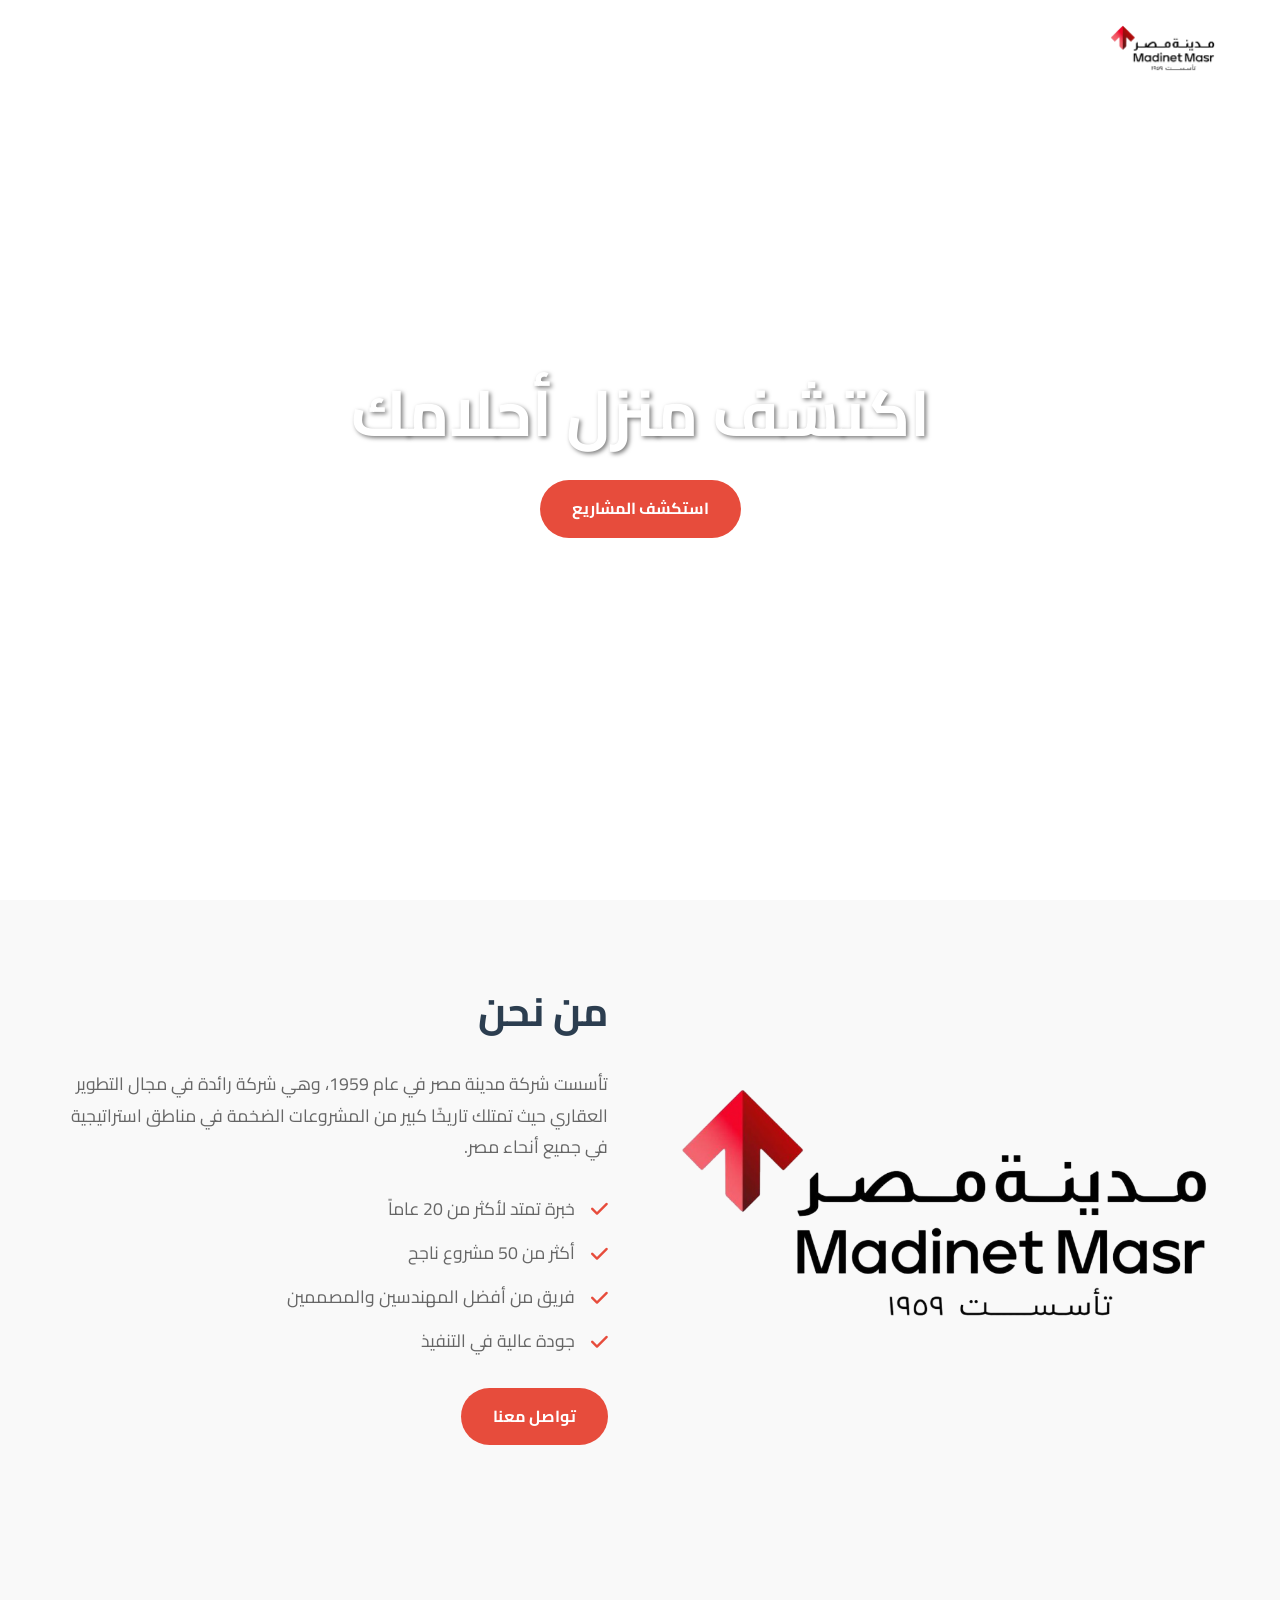
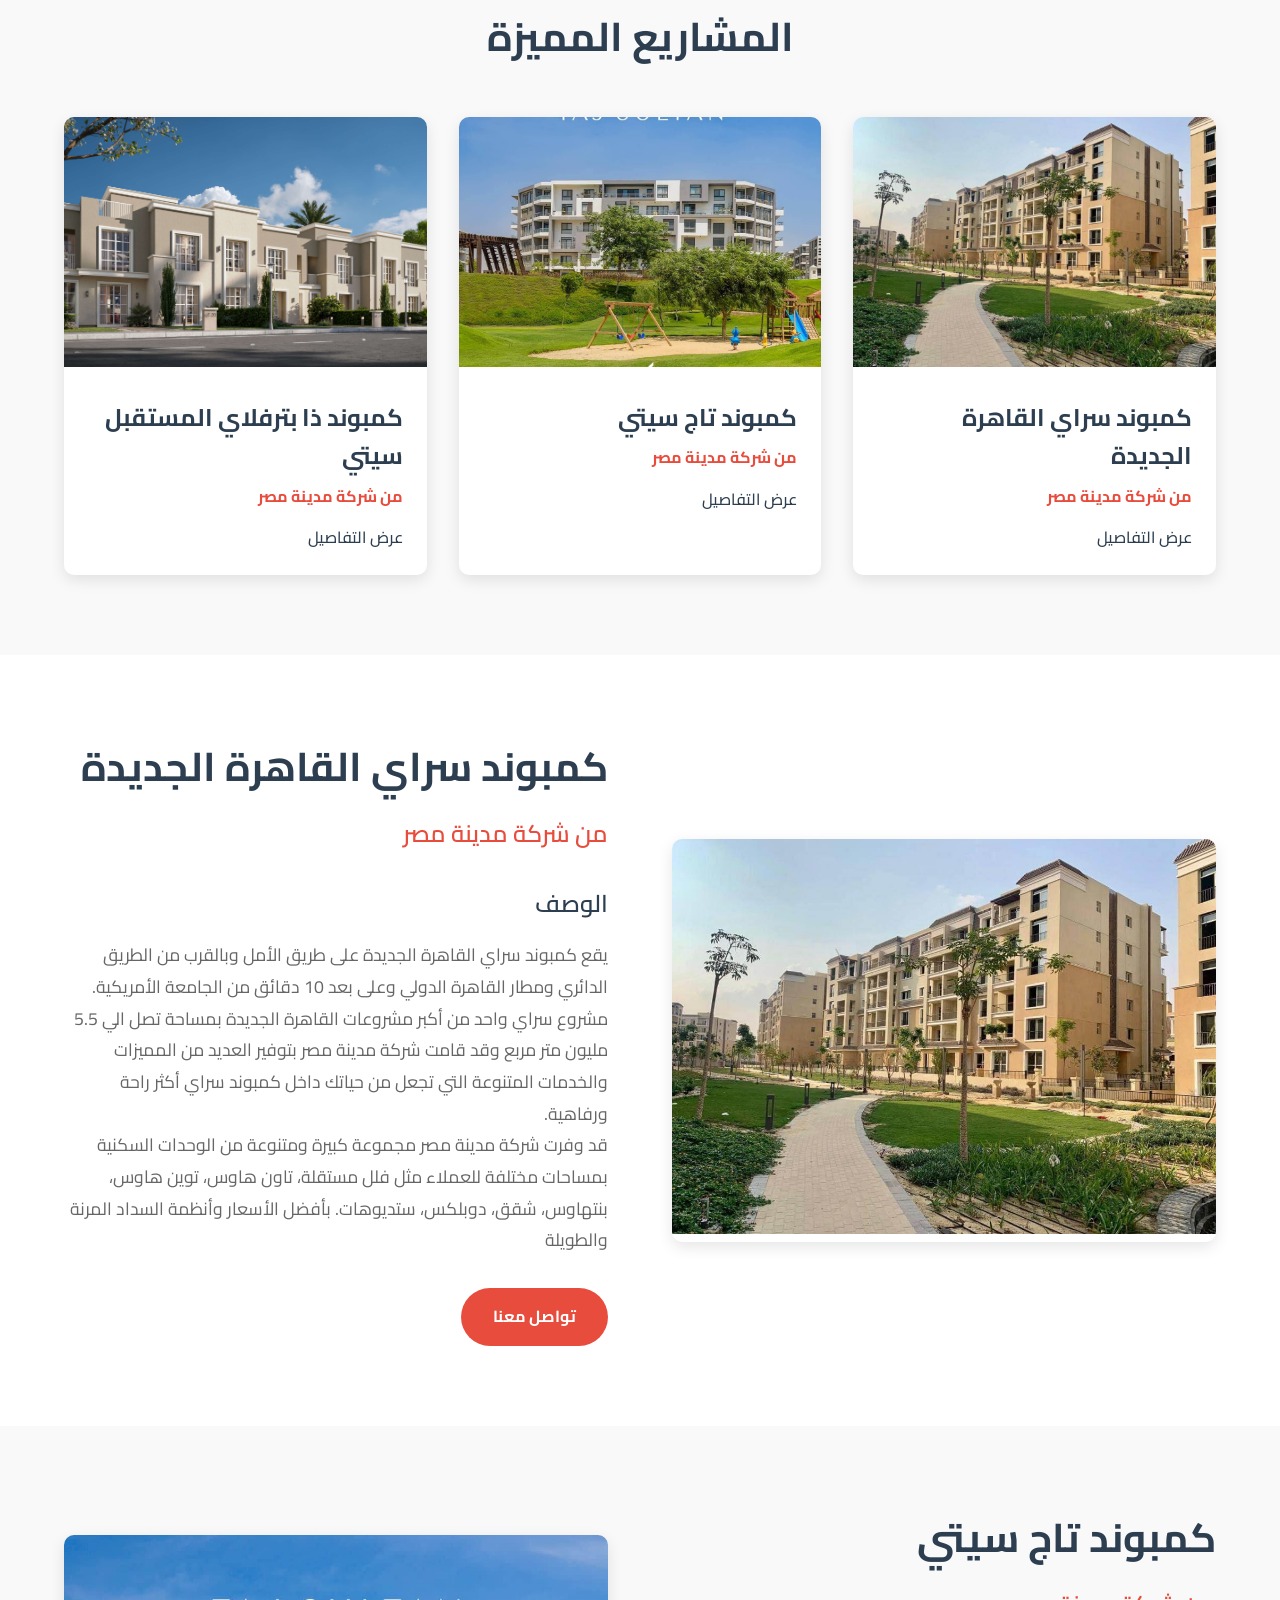
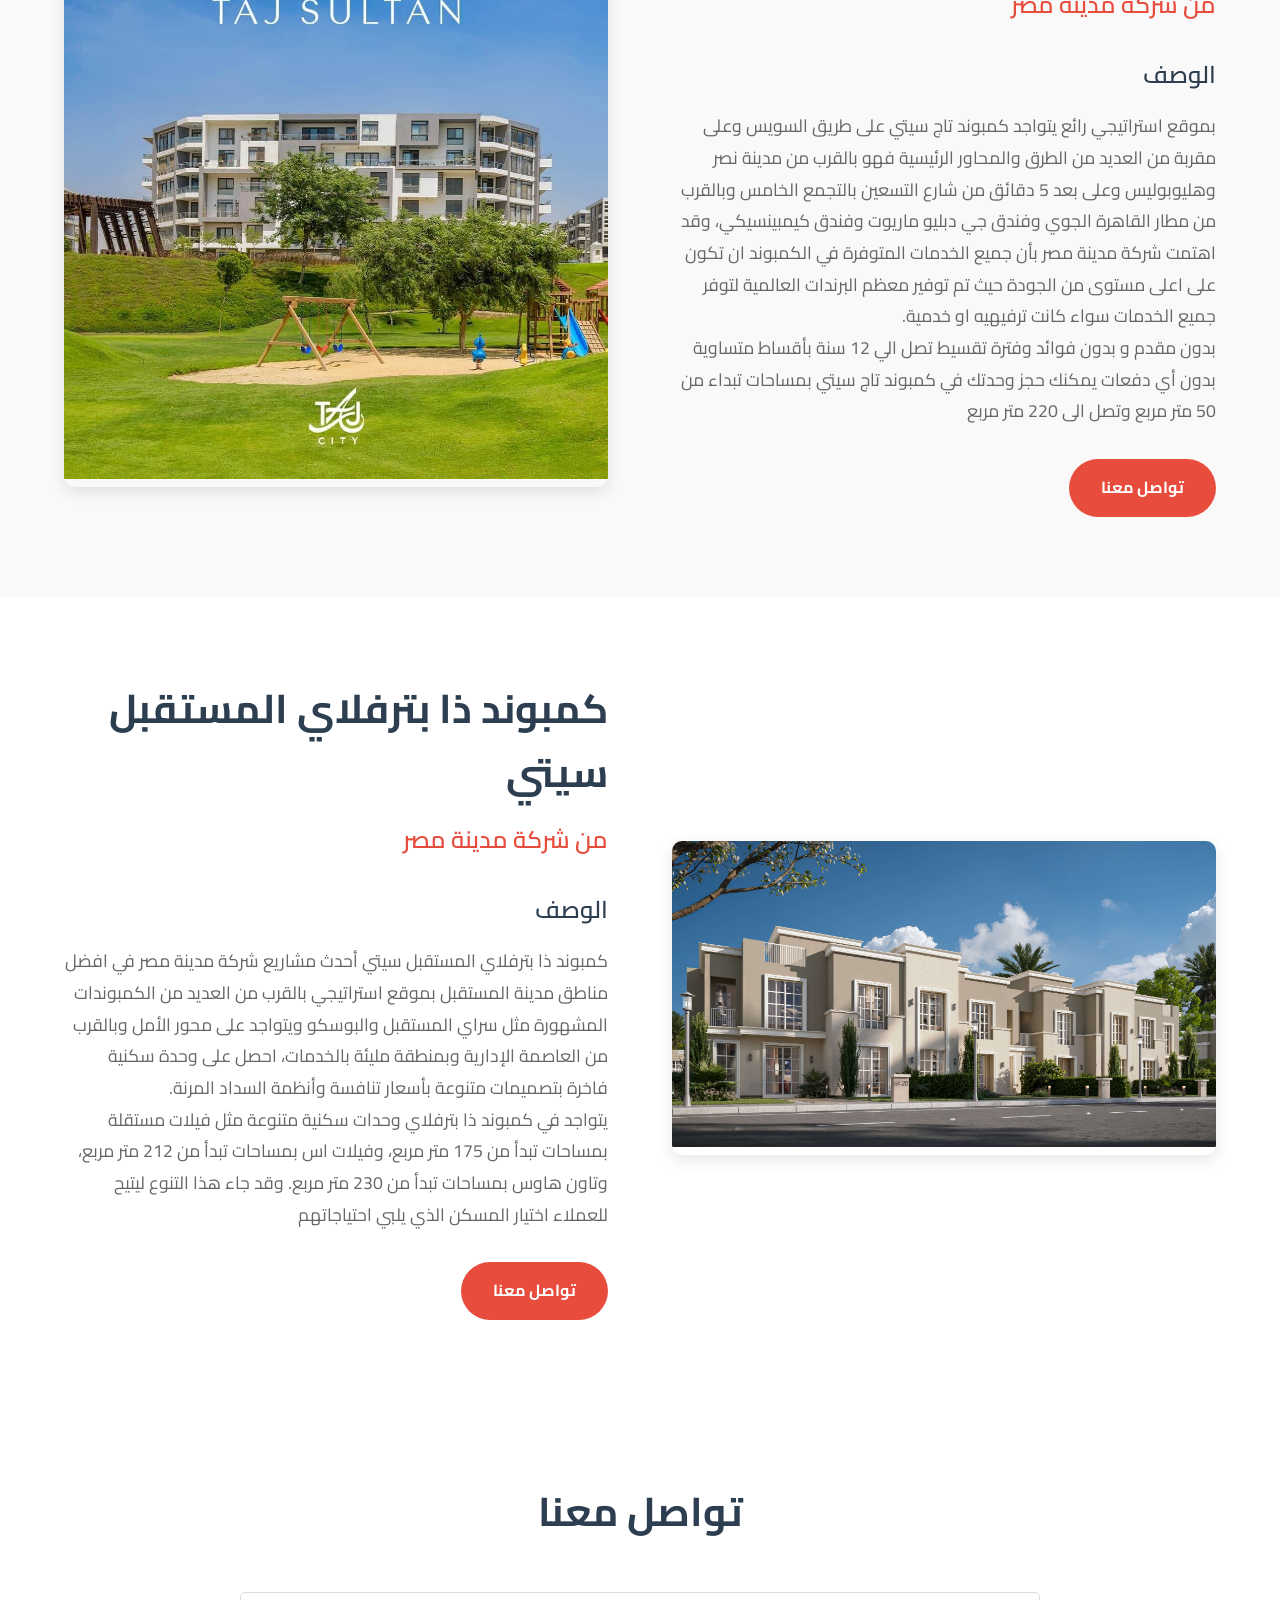
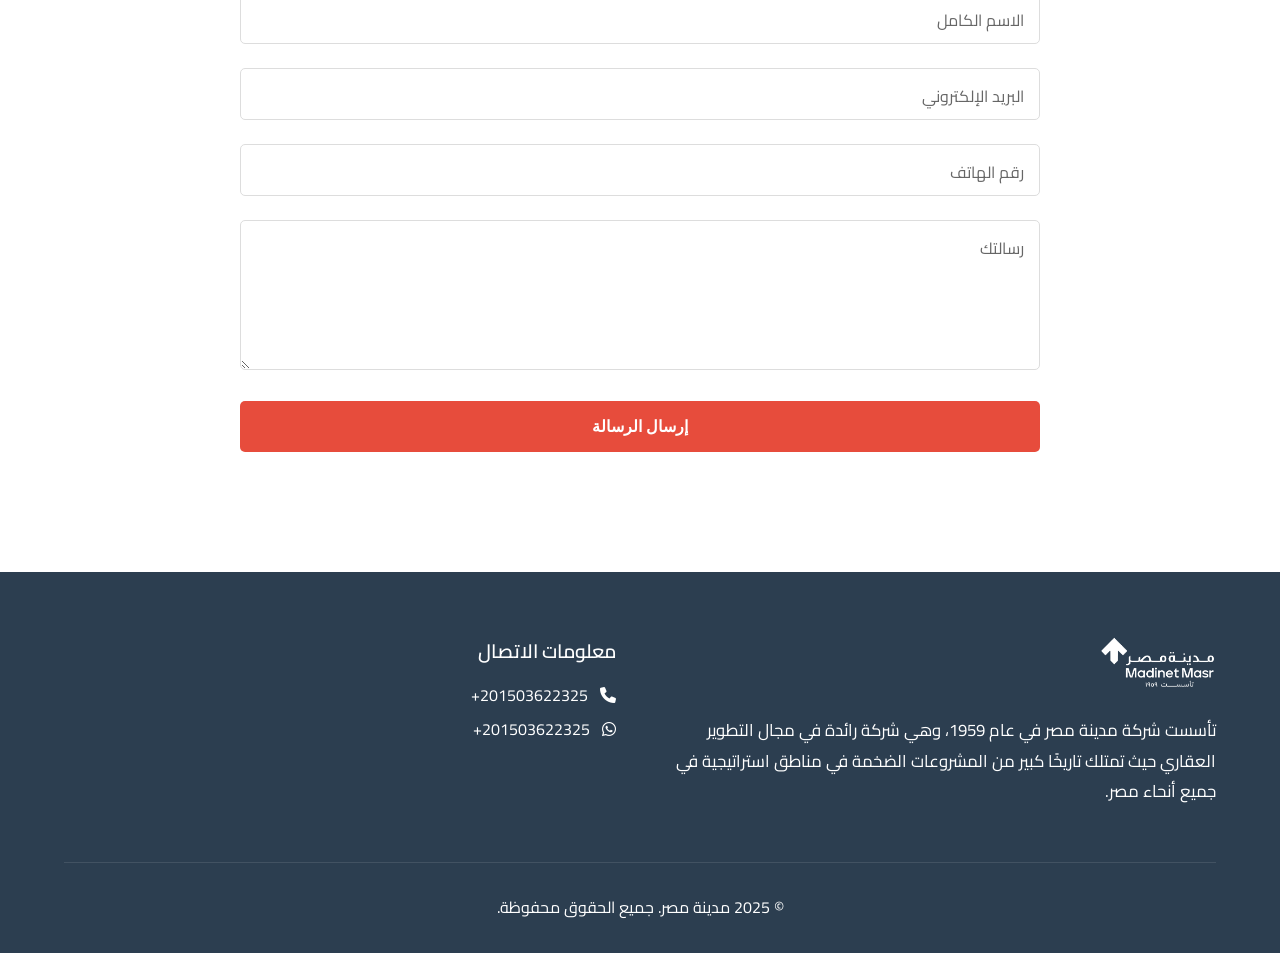
==== index.html @ d08f5422 "landingpage" ====
<!DOCTYPE html>
<html lang="ar" dir="rtl">
<head>
    <meta charset="UTF-8">
    <meta name="viewport" content="width=device-width, initial-scale=1.0">
    <title>مدينة مصر</title>
    <link rel="preconnect" href="https://fonts.googleapis.com">
    <link rel="preconnect" href="https://fonts.gstatic.com" crossorigin>
    <link href="https://fonts.googleapis.com/css2?family=Cairo:wght@200;300;400;500;600;700;800;900&display=swap" rel="stylesheet">
    <link rel="stylesheet" href="styles.css">
    <link rel="stylesheet" href="https://cdnjs.cloudflare.com/ajax/libs/font-awesome/6.0.0/css/all.min.css">
</head>
<body>
    <!-- Navigation -->
    <nav class="navbar">
        <div class="logo">
            <img src="./logo.png" alt="لوكس العقارية">
        </div>
        <div class="menu-toggle" id="menuToggle">
            <span></span>
            <span></span>
            <span></span>
        </div>
        <ul class="nav-links">
            <li><a href="#contact">اتصل بنا</a></li>
            <li><a href="#projects">المشاريع</a></li>
            <li><a href="#about">من نحن</a></li>
            <li><a href="#home">الرئيسية</a></li>
        </ul>
    </nav>

    <!-- Video Header -->
    <header class="video-header" id="home">
        <video autoplay muted loop id="myVideo">
            <source src="./v.mp4" type="video/mp4">
        </video>
        <div class="header-content">
            <h1>اكتشف منزل أحلامك</h1>
          
            <a href="#projects" class="cta-button">استكشف المشاريع</a>
        </div>
    </header>
    <!-- About Company Section -->
    <section class="about-company" id="about">
        <div class="about-container">
            <div class="about-image">
                <img src="./logo.png" alt="شركتنا">
            </div>
            <div class="about-content">
                <h2>من نحن</h2>
                <p>تأسست شركة مدينة مصر في عام 1959، وهي شركة رائدة في مجال التطوير العقاري حيث تمتلك تاريخًا كبير من المشروعات الضخمة في مناطق استراتيجية في جميع أنحاء مصر.</p>
                <ul class="company-features">
                    <li><i class="fas fa-check"></i> خبرة تمتد لأكثر من 20 عاماً</li>
                    <li><i class="fas fa-check"></i> أكثر من 50 مشروع ناجح</li>
                    <li><i class="fas fa-check"></i> فريق من أفضل المهندسين والمصممين</li>
                    <li><i class="fas fa-check"></i> جودة عالية في التنفيذ</li>
                </ul>
                <a href="#contact" class="about-cta">تواصل معنا</a>
            </div>
        </div>
    </section>

    <!-- Recent Projects Section -->
    <section class="projects" id="projects">
        <h2>المشاريع المميزة</h2>
        <div class="project-grid">
            <div class="project-card" onclick="scrollToProject('saray-details')">
                <img src="./1.jpeg" alt="كمبوند سراي القاهرة الجديدة">
                <div class="project-info">
                    <h3>كمبوند سراي القاهرة الجديدة</h3>
                    <p>من شركة مدينة مصر</p>
                    <a href="#saray-details" class="project-link" onclick="event.preventDefault(); scrollToProject('saray-details')">عرض التفاصيل</a>
                </div>
            </div>
            <div class="project-card" onclick="scrollToProject('taj-details')">
                <img src="./2.jpeg" alt="كمبوند تاج سيتي">
                <div class="project-info">
                    <h3>كمبوند تاج سيتي</h3>
                    <p>من شركة مدينة مصر</p>
                    <a href="#taj-details" class="project-link" onclick="event.preventDefault(); scrollToProject('taj-details')">عرض التفاصيل</a>
                </div>
            </div>
            <div class="project-card" onclick="scrollToProject('butterfly-details')">
                <img src="./3.jpg" alt="كمبوند ذا بترفلاي المستقبل سيتي">
                <div class="project-info">
                    <h3>كمبوند ذا بترفلاي المستقبل سيتي</h3>
                    <p>من شركة مدينة مصر</p>
                    <a href="#butterfly-details" class="project-link" onclick="event.preventDefault(); scrollToProject('butterfly-details')">عرض التفاصيل</a>
                </div>
            </div>
        </div>
    </section>

    <!-- Detailed Project Sections -->
    <section class="project-details" id="saray-details">
        <div class="project-detail-container">
            <div class="project-image">
                <img src="./1.jpeg" alt="كمبوند سراي القاهرة الجديدة">
            </div>
            <div class="project-content">
                <h2>كمبوند سراي القاهرة الجديدة</h2>
                <p class="price">من شركة مدينة مصر</p>
                <div class="description">
                    <h3>الوصف</h3>
                    <p>يقع كمبوند سراي القاهرة الجديدة على طريق الأمل وبالقرب من الطريق الدائري ومطار القاهرة الدولي وعلى بعد 10 دقائق من الجامعة الأمريكية. مشروع سراي واحد من أكبر مشروعات القاهرة الجديدة بمساحة تصل الي 5.5 مليون متر مربع وقد قامت شركة مدينة مصر بتوفير العديد من المميزات والخدمات المتنوعة التي تجعل من حياتك داخل كمبوند سراي أكثر راحة ورفاهية.</p>
                    <p>قد وفرت شركة مدينة مصر مجموعة كبيرة ومتنوعة من الوحدات السكنية بمساحات مختلفة للعملاء مثل فلل مستقلة، تاون هاوس، توين هاوس، بنتهاوس، شقق، دوبلكس، ستديوهات. بأفضل الأسعار وأنظمة السداد المرنة والطويلة</p>
                </div>
                <a href="#contact" class="cta-button">تواصل معنا</a>
            </div>
        </div>
    </section>

    <section class="project-details" id="taj-details">
        <div class="project-detail-container">
            <div class="project-content">
                <h2>كمبوند تاج سيتي</h2>
                <p class="price">من شركة مدينة مصر</p>
                <div class="description">
                    <h3>الوصف</h3>
                    <p>بموقع استراتيجي رائع يتواجد كمبوند تاج سيتي على طريق السويس وعلى مقربة من العديد من الطرق والمحاور الرئيسية فهو بالقرب من مدينة نصر وهليوبوليس وعلى بعد 5 دقائق من شارع التسعين بالتجمع الخامس وبالقرب من مطار القاهرة الجوي وفندق جي دبليو ماريوت وفندق كيمبينسيكي، وقد اهتمت شركة مدينة مصر بأن جميع الخدمات المتوفرة في الكمبوند ان تكون على اعلى مستوى من الجودة حيث تم توفير معظم البرندات العالمية لتوفر جميع الخدمات سواء كانت ترفيهيه او خدمية.</p>
                    <p>بدون مقدم و بدون فوائد وفترة تقسيط تصل الي 12 سنة بأقساط متساوية بدون أي دفعات يمكنك حجز وحدتك في كمبوند تاج سيتي بمساحات تبداء من 50 متر مربع وتصل الى 220 متر مربع</p>
                </div>
                <a href="#contact" class="cta-button">تواصل معنا</a>
            </div>
            <div class="project-image">
                <img src="./2.jpeg" alt="كمبوند تاج سيتي">
            </div>
        </div>
    </section>

    <section class="project-details" id="butterfly-details">
        <div class="project-detail-container">
            <div class="project-image">
                <img src="./3.jpg" alt="كمبوند ذا بترفلاي المستقبل سيتي">
            </div>
            <div class="project-content">
                <h2>كمبوند ذا بترفلاي المستقبل سيتي</h2>
                <p class="price">من شركة مدينة مصر</p>
                <div class="description">
                    <h3>الوصف</h3>
                    <p>كمبوند ذا بترفلاي المستقبل سيتي أحدث مشاريع شركة مدينة مصر في افضل مناطق مدينة المستقبل بموقع استراتيجي بالقرب من العديد من الكمبوندات المشهورة مثل سراي المستقبل والبوسكو ويتواجد على محور الأمل وبالقرب من العاصمة الإدارية وبمنطقة مليئة بالخدمات، احصل على وحدة سكنية فاخرة بتصميمات متنوعة بأسعار تنافسة وأنظمة السداد المرنة.</p>
                    <p>يتواجد في كمبوند ذا بترفلاي وحدات سكنية متنوعة مثل فيلات مستقلة بمساحات تبدأ من 175 متر مربع، وفيلات اس بمساحات تبدأ من 212 متر مربع، وتاون هاوس بمساحات تبدأ من 230 متر مربع. وقد جاء هذا التنوع ليتيح للعملاء اختيار المسكن الذي يلبي احتياجاتهم</p>
                </div>
                <a href="#contact" class="cta-button">تواصل معنا</a>
            </div>
        </div>
    </section>

    <!-- Contact Form Section -->
    <section class="contact" id="contact">
        <div class="contact-container">
            <h2>تواصل معنا</h2>
            <form class="contact-form" id="contactForm">
                <div class="form-group">
                    <input type="text" id="name" name="name" required>
                    <label for="name">الاسم الكامل</label>
                </div>
                <div class="form-group">
                    <input type="email" id="email" name="email" required>
                    <label for="email">البريد الإلكتروني</label>
                </div>
                <div class="form-group">
                    <input type="tel" id="phone" name="phone" required>
                    <label for="phone">رقم الهاتف</label>
                </div>
                <div class="form-group">
                    <textarea id="message" name="message" required></textarea>
                    <label for="message">رسالتك</label>
                </div>
                <button type="submit" class="submit-btn">إرسال الرسالة</button>
                <div id="formMessage" style="margin-top:1rem;font-weight:bold;"></div>
            </form>
        </div>
    </section>

    <!-- Footer -->
    <footer>
        <div class="footer-content">
            <div class="footer-section">
                <img src="./logo.png" alt="لوغو مدينة مصر" class="footer-logo">
                <p class="footer-about">تأسست شركة مدينة مصر في عام 1959، وهي شركة رائدة في مجال التطوير العقاري حيث تمتلك تاريخًا كبير من المشروعات الضخمة في مناطق استراتيجية في جميع أنحاء مصر.</p>
            </div>
            <div class="footer-section">
                <h3>معلومات الاتصال</h3>
                <p dir="ltr"> +201503622325 <i class="fas fa-phone"></i></p>
                <p dir="ltr"><a href="https://wa.me/201503622325" target="_blank" style="color: white; text-decoration: none;"> +201503622325 <i class="fab fa-whatsapp"></i> </a></p>
            </div>
        </div>
        <div class="footer-bottom">
            <p>© 2025 مدينة مصر. جميع الحقوق محفوظة.</p>
        </div>
    </footer>
    <script>
        // Navbar scroll effect
        window.addEventListener('scroll', function() {
            const navbar = document.querySelector('.navbar');
            if (window.scrollY > 50) {
                navbar.classList.add('scrolled');
            } else {
                navbar.classList.remove('scrolled');
            }
        });

        // Mobile menu toggle
        document.addEventListener('DOMContentLoaded', function() {
            const menuToggle = document.getElementById('menuToggle');
            const navLinks = document.querySelector('.nav-links');
            const navItems = document.querySelectorAll('.nav-links a');

            if (menuToggle) {
                menuToggle.addEventListener('click', function(e) {
                    e.stopPropagation();
                    this.classList.toggle('active');
                    navLinks.classList.toggle('active');
                });
            }

            // Close menu when clicking a link
            navItems.forEach(item => {
                item.addEventListener('click', function() {
                    menuToggle.classList.remove('active');
                    navLinks.classList.remove('active');
                });
            });

            // Close menu when clicking outside
            document.addEventListener('click', function(e) {
                if (navLinks.classList.contains('active') && 
                    !navLinks.contains(e.target) && 
                    !menuToggle.contains(e.target)) {
                    menuToggle.classList.remove('active');
                    navLinks.classList.remove('active');
                }
            });

            // Prevent clicks inside menu from closing it
            navLinks.addEventListener('click', function(e) {
                e.stopPropagation();
            });
        });

        // Smooth scroll to project details
        function scrollToProject(projectId) {
            const projectSection = document.getElementById(projectId);
            const navbarHeight = document.querySelector('.navbar').offsetHeight;
            const projectPosition = projectSection.offsetTop - navbarHeight;
            
            window.scrollTo({
                top: projectPosition,
                behavior: 'smooth'
            });
        }

        document.getElementById('contactForm').addEventListener('submit', function(e) {
            e.preventDefault();
            var form = e.target;
            var formData = new FormData(form);
            var messageDiv = document.getElementById('formMessage');
            messageDiv.textContent = '...جاري الإرسال';

            fetch('sendmail.php', {
                method: 'POST',
                body: formData
            })
            .then(response => response.json())
            .then(data => {
                messageDiv.textContent = data.message;
                if (data.status === 'success') {
                    form.reset();
                }
            })
            .catch(error => {
                messageDiv.textContent = 'حدث خطأ أثناء إرسال الرسالة. حاول مرة أخرى.';
            });
        });
    </script>
</body>
</html>
---- styles.css ----
/* Reset and Base Styles */
html {
    scroll-behavior: smooth;
}

* {
    margin: 0;
    padding: 0;
    box-sizing: border-box;
}

body {
    font-family: 'Cairo', sans-serif;
    line-height: 1.6;
    color: #333;
    text-align: right;
}

/* Navigation */
.navbar {
    position: fixed;
    top: 0;
    width: 100%;
    display: flex;
    justify-content: space-between;
    align-items: center;
    padding: 1.5rem 5%;
    background: transparent;
    backdrop-filter: blur(10px);
    z-index: 1000;
    transition: all 0.3s ease;
}

.navbar.scrolled {
    background: rgba(255, 255, 255, 0.95);
    box-shadow: 0 2px 10px rgba(0, 0, 0, 0.1);
}

.logo {
    z-index: 1001;
}

.logo img {
    height: 50px;
    width: auto;
}

.menu-toggle {
    display: none;
    flex-direction: column;
    justify-content: space-between;
    width: 30px;
    height: 21px;
    cursor: pointer;
    z-index: 1001;
}

.menu-toggle span {
    display: block;
    height: 3px;
    width: 100%;
    background-color: white;
    border-radius: 3px;
    transition: all 0.3s ease;
}

.navbar.scrolled .menu-toggle span {
    background-color: #2c3e50;
}

.nav-links {
    display: flex;
    list-style: none;
    gap: 2rem;
    flex-direction: row-reverse;
    margin: 0;
    padding: 0;
}

.nav-links a {
    text-decoration: none;
    color: white;
    font-weight: 500;
    transition: color 0.3s ease;
    font-size: 1.1rem;
}

.navbar.scrolled .nav-links a {
    color: #2c3e50;
}

.nav-links a:hover {
    color: #e74c3c;
}

/* Video Header */
.video-header {
    position: relative;
    height: 100vh;
    overflow: hidden;
}

#myVideo {
    position: absolute;
    left: 0;
    bottom: 0;
    min-width: 100%;
    min-height: 100%;
    width: auto;
    height: auto;
    z-index: -1;
    object-fit: cover;
}

.header-content {
    position: absolute;
    top: 50%;
    left: 50%;
    transform: translate(-50%, -50%);
    text-align: center;
    color: white;
    z-index: 1;
    width: 90%;
    max-width: 800px;
}

.header-content h1 {
    font-size: 4rem;
    margin-bottom: 1rem;
    text-shadow: 2px 2px 4px rgba(0, 0, 0, 0.5);
    font-weight: 700;
}

.header-content p {
    font-size: 1.5rem;
    margin-bottom: 2rem;
    text-shadow: 1px 1px 2px rgba(0, 0, 0, 0.5);
    font-weight: 500;
}

.cta-button {
    display: inline-block;
    padding: 1rem 2rem;
    background-color: #e74c3c;
    color: white;
    text-decoration: none;
    border-radius: 30px;
    font-weight: bold;
    transition: transform 0.3s ease, background-color 0.3s ease;
}

.cta-button:hover {
    transform: translateY(-3px);
    background-color: #c0392b;
}

/* Projects Section */
.projects {
    padding: 5rem 5%;
    background-color: #f9f9f9;
}

.projects h2 {
    text-align: center;
    font-size: 2.5rem;
    margin-bottom: 3rem;
    color: #2c3e50;
    font-weight: 700;
}

.project-grid {
    display: grid;
    grid-template-columns: repeat(auto-fit, minmax(300px, 1fr));
    gap: 2rem;
    max-width: 1200px;
    margin: 0 auto;
}

.project-card {
    background: white;
    border-radius: 10px;
    overflow: hidden;
    box-shadow: 0 5px 15px rgba(0, 0, 0, 0.1);
    transition: transform 0.3s ease, box-shadow 0.3s ease;
    cursor: pointer;
}

.project-card:hover {
    transform: translateY(-10px);
    box-shadow: 0 8px 25px rgba(0, 0, 0, 0.15);
}

.project-card img {
    width: 100%;
    height: 250px;
    object-fit: cover;
    transition: transform 0.3s ease;
}

.project-card:hover img {
    transform: scale(1.05);
}

.project-info {
    padding: 1.5rem;
    position: relative;
}

.project-info h3 {
    font-size: 1.5rem;
    margin-bottom: 0.5rem;
    color: #2c3e50;
    transition: color 0.3s ease;
}

.project-card:hover .project-info h3 {
    color: #e74c3c;
}

.project-info p {
    color: #e74c3c;
    font-weight: bold;
    margin-bottom: 1rem;
}

.project-link {
    display: inline-block;
    color: #2c3e50;
    text-decoration: none;
    font-weight: 500;
    transition: color 0.3s ease;
    position: relative;
}

.project-link::after {
    content: '';
    position: absolute;
    width: 0;
    height: 2px;
    bottom: -2px;
    right: 0;
    background-color: #e74c3c;
    transition: width 0.3s ease;
}

.project-card:hover .project-link {
    color: #e74c3c;
}

.project-card:hover .project-link::after {
    width: 100%;
}

/* Project Details Section */
.project-details {
    padding: 5rem 5%;
    background-color: white;
}

.project-details:nth-child(even) {
    background-color: #f9f9f9;
}

.project-detail-container {
    display: grid;
    grid-template-columns: 1fr 1fr;
    gap: 4rem;
    max-width: 1200px;
    margin: 0 auto;
    align-items: center;
}

.project-image {
    position: relative;
    overflow: hidden;
    border-radius: 10px;
    box-shadow: 0 5px 15px rgba(0, 0, 0, 0.1);
}

.project-image img {
    width: 100%;
    height: 100%;
    object-fit: cover;
    transition: transform 0.3s ease;
}

.project-image:hover img {
    transform: scale(1.05);
}

.project-content {
    text-align: right;
}

.project-content h2 {
    font-size: 2.5rem;
    color: #2c3e50;
    margin-bottom: 1rem;
    font-weight: 700;
}

.project-content .price {
    font-size: 1.5rem;
    color: #e74c3c;
    font-weight: 600;
    margin-bottom: 2rem;
}

.project-content .features {
    margin-bottom: 2rem;
}

.project-content .features h3,
.project-content .description h3 {
    font-size: 1.5rem;
    color: #2c3e50;
    margin-bottom: 1rem;
    font-weight: 600;
}

.project-content .features ul {
    list-style: none;
    padding: 0;
}

.project-content .features li {
    margin-bottom: 0.5rem;
    font-size: 1.1rem;
    color: #666;
    position: relative;
    padding-right: 1.5rem;
}

.project-content .features li::before {
    content: "•";
    color: #e74c3c;
    position: absolute;
    right: 0;
    font-size: 1.5rem;
}

.project-content .description {
    margin-bottom: 2rem;
}

.project-content .description p {
    font-size: 1.1rem;
    line-height: 1.8;
    color: #666;
}

.project-content .cta-button {
    display: inline-block;
    padding: 1rem 2rem;
    background-color: #e74c3c;
    color: white;
    text-decoration: none;
    border-radius: 30px;
    font-weight: bold;
    transition: transform 0.3s ease, background-color 0.3s ease;
}

.project-content .cta-button:hover {
    transform: translateY(-3px);
    background-color: #c0392b;
}

/* Contact Form Section */
.contact {
    padding: 5rem 5%;
    background-color: white;
}

.contact-container {
    max-width: 800px;
    margin: 0 auto;
}

.contact h2 {
    text-align: center;
    font-size: 2.5rem;
    margin-bottom: 3rem;
    color: #2c3e50;
    font-weight: 700;
}

.contact-form {
    display: grid;
    gap: 1.5rem;
}

.form-group {
    position: relative;
}

.form-group input,
.form-group select,
.form-group textarea {
    width: 100%;
    padding: 1rem;
    border: 1px solid #ddd;
    border-radius: 5px;
    font-size: 1rem;
    transition: border-color 0.3s ease;
}

.form-group textarea {
    height: 150px;
    resize: vertical;
}

.form-group label {
    position: absolute;
    right: 1rem;
    top: 1rem;
    color: #666;
    transition: all 0.3s ease;
    pointer-events: none;
}

.form-group input:focus,
.form-group select:focus,
.form-group textarea:focus {
    outline: none;
    border-color: #e74c3c;
}

.form-group input:focus + label,
.form-group input:valid + label,
.form-group select:focus + label,
.form-group select:valid + label,
.form-group textarea:focus + label,
.form-group textarea:valid + label {
    top: -0.5rem;
    right: 0.5rem;
    font-size: 0.8rem;
    background-color: white;
    padding: 0 0.5rem;
    color: #e74c3c;
}

.submit-btn {
    padding: 1rem 2rem;
    background-color: #e74c3c;
    color: white;
    border: none;
    border-radius: 5px;
    font-size: 1rem;
    font-weight: bold;
    cursor: pointer;
    transition: background-color 0.3s ease;
}

.submit-btn:hover {
    background-color: #c0392b;
}

/* Footer */
footer {
    background-color: #2c3e50;
    color: white;
    padding: 4rem 5% 2rem;
}

.footer-content {
    display: grid;
    grid-template-columns: repeat(2, 1fr);
    gap: 3rem;
    max-width: 1200px;
    margin: 0 auto;
    text-align: right;
}

.footer-section h3 {
    margin-bottom: 1rem;
    font-size: 1.2rem;
    font-weight: 600;
}

.footer-section p {
    margin-bottom: 0.5rem;
}

.footer-section i {
    margin-left: 0.5rem;
}

.footer-bottom {
    text-align: center;
    margin-top: 3rem;
    padding-top: 2rem;
    border-top: 1px solid rgba(255, 255, 255, 0.1);
}

.footer-logo {
    display: block;
    margin-bottom: 1.5rem;
    height: 55px;
    width: auto;
    filter: brightness(0) invert(1);
}

.footer-about {
    color: #fff;
    font-size: 1.05rem;
    margin-bottom: 1rem;
    line-height: 1.8;
    text-align: right;
}

/* Responsive Design */
@media (max-width: 768px) {
    .navbar {
        padding: 1rem 5%;
    }

    .menu-toggle {
        display: flex;
    }

    .nav-links {
        position: fixed;
        top: 0;
        right: -100%;
        width: 100%;
        height: 100vh;
        background: rgba(255, 255, 255, 0.98);
        flex-direction: column;
        align-items: center;
        justify-content: center;
        gap: 2rem;
        transition: all 0.3s ease;
        padding: 2rem;
        opacity: 0;
        visibility: hidden;
    }

    .nav-links.active {
        right: 0;
        opacity: 1;
        visibility: visible;
    }

    .nav-links a {
        color: #2c3e50;
        font-size: 1.3rem;
        display: block;
        width: 100%;
        text-align: center;
        padding: 1rem;
    }

    .menu-toggle.active span:nth-child(1) {
        transform: translateY(9px) rotate(45deg);
    }

    .menu-toggle.active span:nth-child(2) {
        opacity: 0;
    }

    .menu-toggle.active span:nth-child(3) {
        transform: translateY(-9px) rotate(-45deg);
    }

    .navbar.scrolled .nav-links {
        background: rgba(255, 255, 255, 0.98);
    }

    /* Prevent body scroll when menu is open */
    body.menu-open {
        overflow: hidden;
    }

    .header-content h1 {
        font-size: 2.5rem;
    }

    .header-content p {
        font-size: 1.2rem;
    }

    .projects h2,
    .contact h2 {
        font-size: 2rem;
    }

    .footer-content {
        grid-template-columns: 1fr;
        gap: 2rem;
    }
}

/* Animations */
@keyframes fadeIn {
    from {
        opacity: 0;
        transform: translateY(20px);
    }
    to {
        opacity: 1;
        transform: translateY(0);
    }
}

.project-card,
.contact-form {
    animation: fadeIn 0.6s ease-out;
}

/* Responsive Design for Project Details */
@media (max-width: 992px) {
    .project-detail-container {
        grid-template-columns: 1fr;
        gap: 2rem;
    }

    .project-image {
        max-height: 400px;
    }

    .project-content {
        text-align: center;
    }

    .project-content .features li {
        padding-right: 0;
        padding-left: 1.5rem;
    }

    .project-content .features li::before {
        right: auto;
        left: 0;
    }
}

/* About Company Section */
.about-company {
    padding: 5rem 5%;
    background-color: #f9f9f9;
}

.about-container {
    display: grid;
    grid-template-columns: 1fr 1fr;
    gap: 4rem;
    max-width: 1200px;
    margin: 0 auto;
    align-items: center;
}

.about-image {
    position: relative;
    overflow: hidden;
    border-radius: 10px;
   
}

.about-image img {
    width: 100%;
    height: 100%;
    object-fit: cover;
    transition: transform 0.3s ease;
}

.about-image:hover img {
    transform: scale(1.05);
}

.about-content {
    text-align: right;
}

.about-content h2 {
    font-size: 2.5rem;
    color: #2c3e50;
    margin-bottom: 1.5rem;
    font-weight: 700;
}

.about-content p {
    font-size: 1.1rem;
    line-height: 1.8;
    color: #666;
    margin-bottom: 2rem;
}

.company-features {
    list-style: none;
    padding: 0;
    margin-bottom: 2rem;
}

.company-features li {
    font-size: 1.1rem;
    color: #666;
    margin-bottom: 1rem;
    display: flex;
    align-items: center;
    gap: 1rem;
}

.company-features li i {
    color: #e74c3c;
    font-size: 1.2rem;
}

.about-cta {
    display: inline-block;
    padding: 1rem 2rem;
    background-color: #e74c3c;
    color: white;
    text-decoration: none;
    border-radius: 30px;
    font-weight: bold;
    transition: transform 0.3s ease, background-color 0.3s ease;
}

.about-cta:hover {
    transform: translateY(-3px);
    background-color: #c0392b;
}

/* Responsive Design for About Section */
@media (max-width: 992px) {
    .about-container {
        grid-template-columns: 1fr;
        gap: 2rem;
    }

    .about-image {
        max-height: 400px;
    }

    .about-content {
        text-align: center;
    }

    .company-features li {
        justify-content: center;
    }
}

@media (max-width: 576px) {
    .header-content h1 {
        font-size: 2.5rem;
    }

    .header-content p {
        font-size: 1.1rem;
    }

    .project-grid {
        grid-template-columns: 1fr;
    }

    .contact-form {
        padding: 1rem;
    }

    .footer-content {
        grid-template-columns: 1fr;
        text-align: center;
    }
}
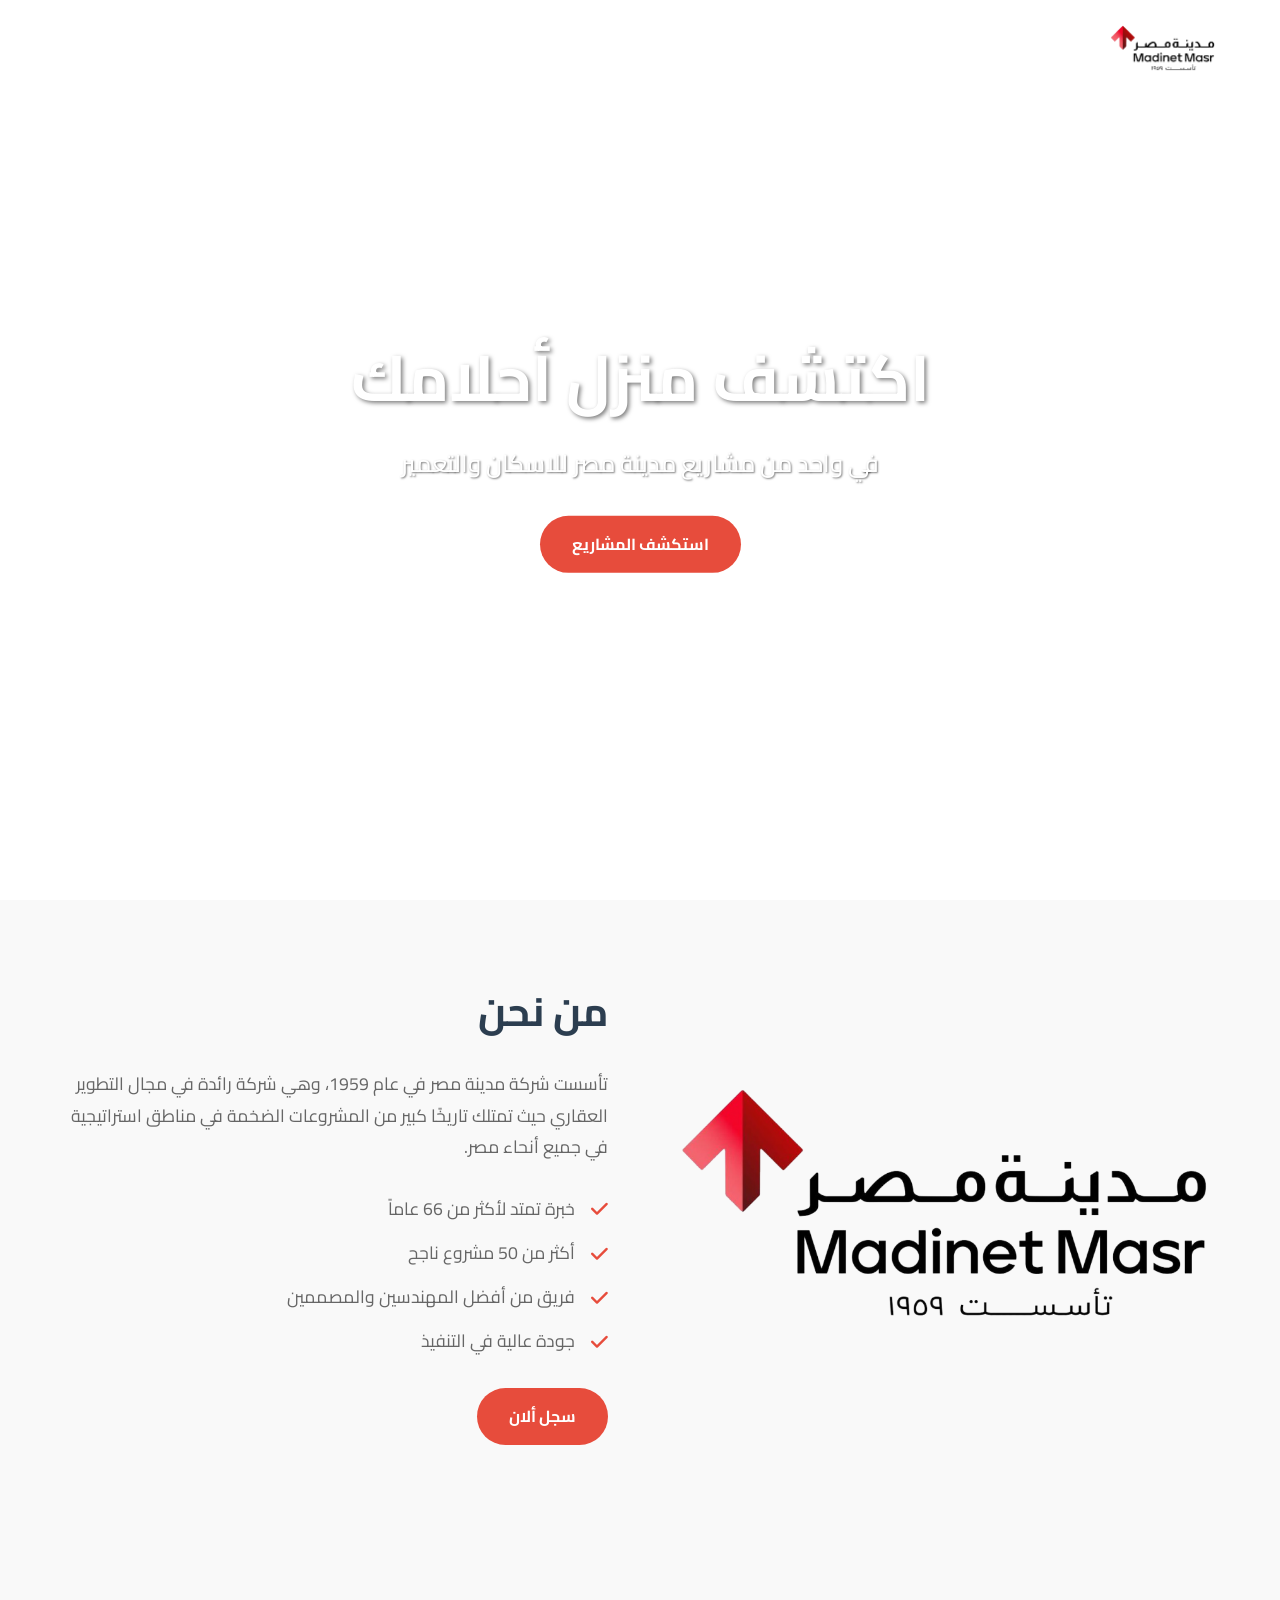
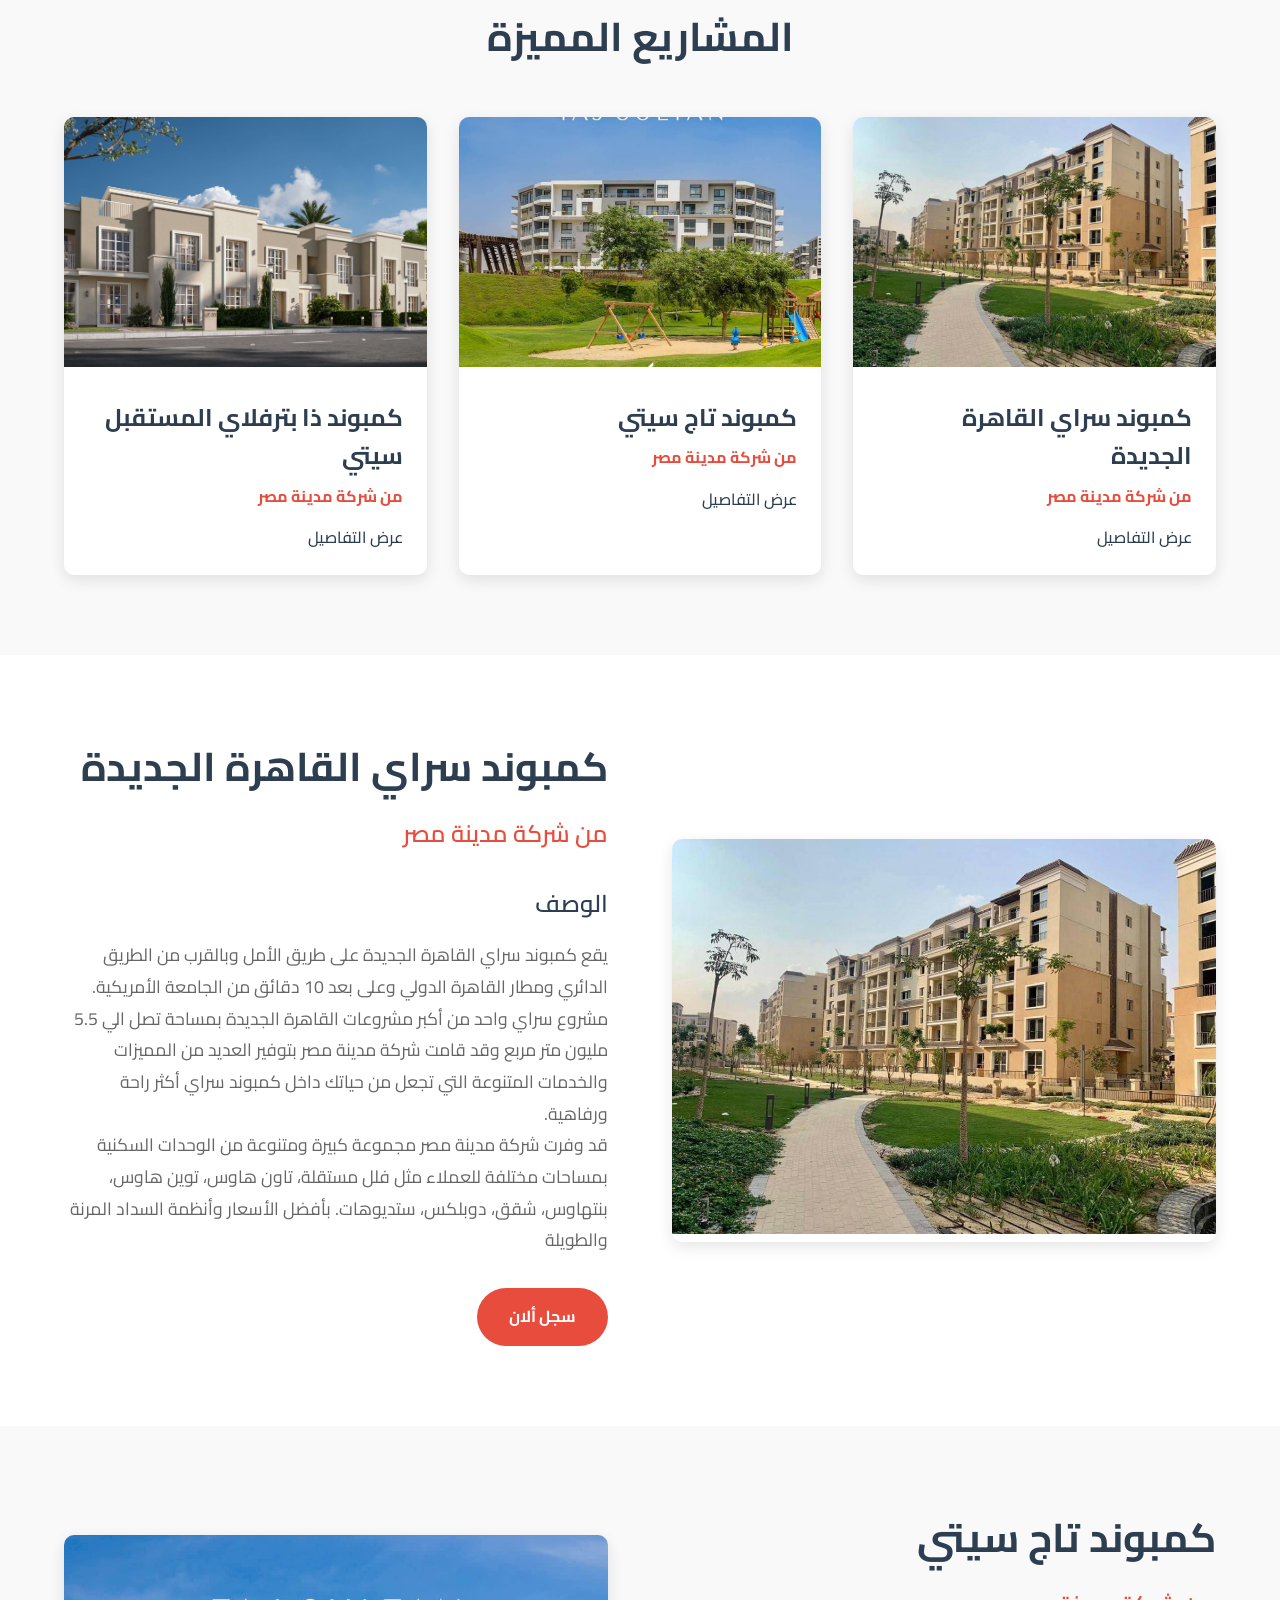
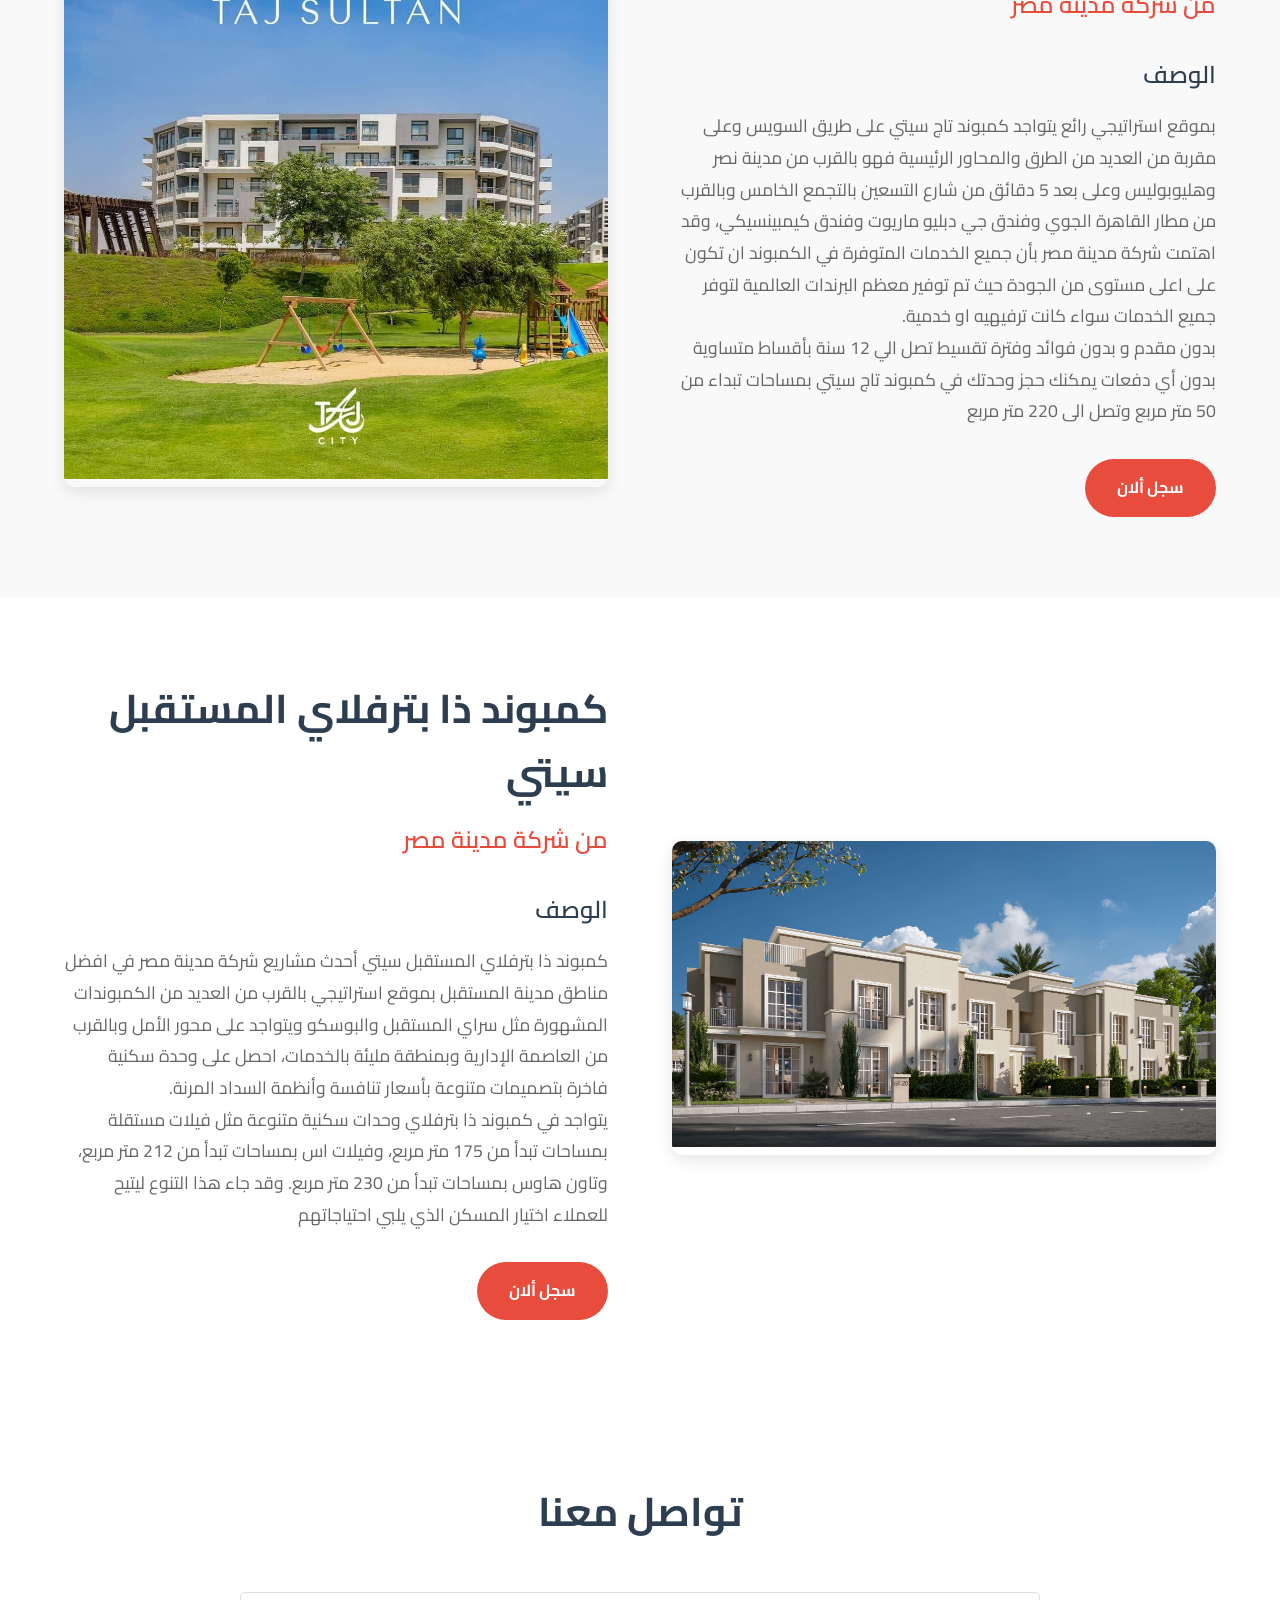
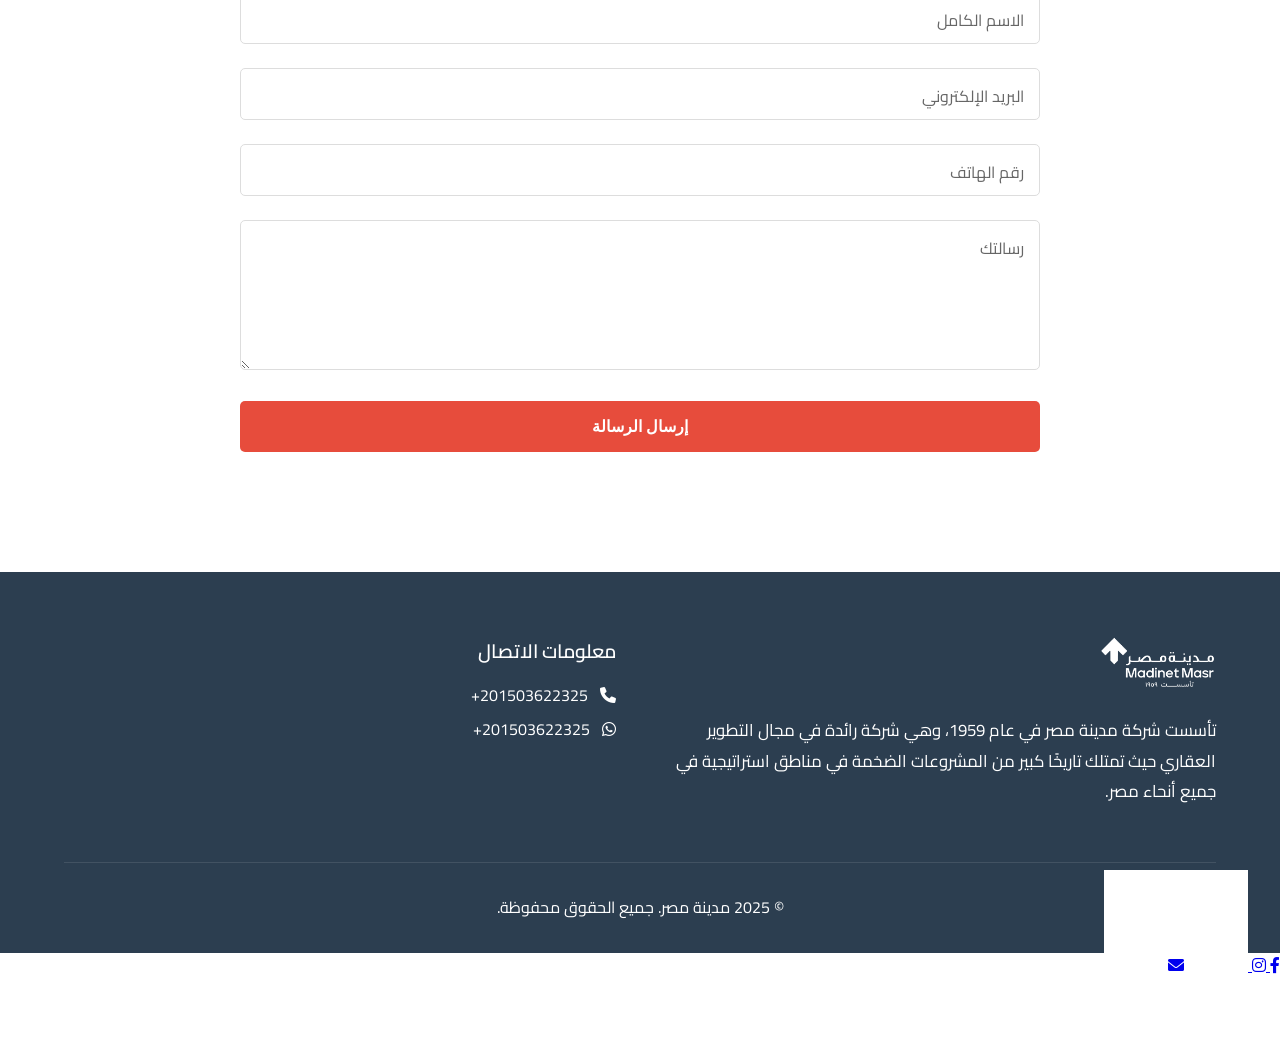
==== commit fa896c62: "update file" ====
--- a/index.html
+++ b/index.html
@@ -22,6 +22,16 @@
             <span></span>
         </div>
         <ul class="nav-links">
+            <li>
+                <a href="tel:201503622325" title="اتصل بنا">
+                    <i class="fas fa-phone"></i>
+                </a>
+            </li>
+            <li>
+                <a href="https://wa.me/201503622325" target="_blank" title="واتساب">
+                    <i class="fab fa-whatsapp"></i>
+                </a>
+            </li>
             <li><a href="#contact">اتصل بنا</a></li>
             <li><a href="#projects">المشاريع</a></li>
             <li><a href="#about">من نحن</a></li>
@@ -36,7 +46,7 @@
         </video>
         <div class="header-content">
             <h1>اكتشف منزل أحلامك</h1>
-          
+            <p>في واحد من مشاريع مدينة مصر للاسكان والتعمير</p>
             <a href="#projects" class="cta-button">استكشف المشاريع</a>
         </div>
     </header>
@@ -50,12 +60,12 @@
                 <h2>من نحن</h2>
                 <p>تأسست شركة مدينة مصر في عام 1959، وهي شركة رائدة في مجال التطوير العقاري حيث تمتلك تاريخًا كبير من المشروعات الضخمة في مناطق استراتيجية في جميع أنحاء مصر.</p>
                 <ul class="company-features">
-                    <li><i class="fas fa-check"></i> خبرة تمتد لأكثر من 20 عاماً</li>
+                    <li><i class="fas fa-check"></i> خبرة تمتد لأكثر من 66 عاماً</li>
                     <li><i class="fas fa-check"></i> أكثر من 50 مشروع ناجح</li>
                     <li><i class="fas fa-check"></i> فريق من أفضل المهندسين والمصممين</li>
                     <li><i class="fas fa-check"></i> جودة عالية في التنفيذ</li>
                 </ul>
-                <a href="#contact" class="about-cta">تواصل معنا</a>
+                <a href="#contact" class="about-cta">سجل ألان</a>
             </div>
         </div>
     </section>
@@ -105,7 +115,7 @@
                     <p>يقع كمبوند سراي القاهرة الجديدة على طريق الأمل وبالقرب من الطريق الدائري ومطار القاهرة الدولي وعلى بعد 10 دقائق من الجامعة الأمريكية. مشروع سراي واحد من أكبر مشروعات القاهرة الجديدة بمساحة تصل الي 5.5 مليون متر مربع وقد قامت شركة مدينة مصر بتوفير العديد من المميزات والخدمات المتنوعة التي تجعل من حياتك داخل كمبوند سراي أكثر راحة ورفاهية.</p>
                     <p>قد وفرت شركة مدينة مصر مجموعة كبيرة ومتنوعة من الوحدات السكنية بمساحات مختلفة للعملاء مثل فلل مستقلة، تاون هاوس، توين هاوس، بنتهاوس، شقق، دوبلكس، ستديوهات. بأفضل الأسعار وأنظمة السداد المرنة والطويلة</p>
                 </div>
-                <a href="#contact" class="cta-button">تواصل معنا</a>
+                <a href="#contact" class="cta-button">سجل ألان</a>
             </div>
         </div>
     </section>
@@ -120,7 +130,7 @@
                     <p>بموقع استراتيجي رائع يتواجد كمبوند تاج سيتي على طريق السويس وعلى مقربة من العديد من الطرق والمحاور الرئيسية فهو بالقرب من مدينة نصر وهليوبوليس وعلى بعد 5 دقائق من شارع التسعين بالتجمع الخامس وبالقرب من مطار القاهرة الجوي وفندق جي دبليو ماريوت وفندق كيمبينسيكي، وقد اهتمت شركة مدينة مصر بأن جميع الخدمات المتوفرة في الكمبوند ان تكون على اعلى مستوى من الجودة حيث تم توفير معظم البرندات العالمية لتوفر جميع الخدمات سواء كانت ترفيهيه او خدمية.</p>
                     <p>بدون مقدم و بدون فوائد وفترة تقسيط تصل الي 12 سنة بأقساط متساوية بدون أي دفعات يمكنك حجز وحدتك في كمبوند تاج سيتي بمساحات تبداء من 50 متر مربع وتصل الى 220 متر مربع</p>
                 </div>
-                <a href="#contact" class="cta-button">تواصل معنا</a>
+                <a href="#contact" class="cta-button">سجل ألان</a>
             </div>
             <div class="project-image">
                 <img src="./2.jpeg" alt="كمبوند تاج سيتي">
@@ -141,7 +151,7 @@
                     <p>كمبوند ذا بترفلاي المستقبل سيتي أحدث مشاريع شركة مدينة مصر في افضل مناطق مدينة المستقبل بموقع استراتيجي بالقرب من العديد من الكمبوندات المشهورة مثل سراي المستقبل والبوسكو ويتواجد على محور الأمل وبالقرب من العاصمة الإدارية وبمنطقة مليئة بالخدمات، احصل على وحدة سكنية فاخرة بتصميمات متنوعة بأسعار تنافسة وأنظمة السداد المرنة.</p>
                     <p>يتواجد في كمبوند ذا بترفلاي وحدات سكنية متنوعة مثل فيلات مستقلة بمساحات تبدأ من 175 متر مربع، وفيلات اس بمساحات تبدأ من 212 متر مربع، وتاون هاوس بمساحات تبدأ من 230 متر مربع. وقد جاء هذا التنوع ليتيح للعملاء اختيار المسكن الذي يلبي احتياجاتهم</p>
                 </div>
-                <a href="#contact" class="cta-button">تواصل معنا</a>
+                <a href="#contact" class="cta-button">سجل ألان</a>
             </div>
         </div>
     </section>
@@ -182,7 +192,7 @@
             </div>
             <div class="footer-section">
                 <h3>معلومات الاتصال</h3>
-                <p dir="ltr"> +201503622325 <i class="fas fa-phone"></i></p>
+                <p dir="ltr">  <a href="tel:201503622325" title="اتصل بنا" style="color: white; text-decoration: none;">+201503622325 <i class="fas fa-phone"></i></a> </p>
                 <p dir="ltr"><a href="https://wa.me/201503622325" target="_blank" style="color: white; text-decoration: none;"> +201503622325 <i class="fab fa-whatsapp"></i> </a></p>
             </div>
         </div>
@@ -190,6 +200,18 @@
             <p>© 2025 مدينة مصر. جميع الحقوق محفوظة.</p>
         </div>
     </footer>
+    <!-- Social Media Buttons -->
+    <div class="social-media-buttons">
+        <a href="https://www.facebook.com/your-page" target="_blank" class="social-btn facebook">
+            <i class="fab fa-facebook-f"></i>
+        </a>
+        <a href="https://www.instagram.com/your-page" target="_blank" class="social-btn instagram">
+            <i class="fab fa-instagram"></i>
+        </a>
+        <a href="#contact" class="social-btn contact" onclick="scrollToContact(event)">
+            <i class="fas fa-envelope"></i>
+        </a>
+    </div>
     <script>
         // Navbar scroll effect
         window.addEventListener('scroll', function() {
@@ -200,6 +222,19 @@
                 navbar.classList.remove('scrolled');
             }
         });
+
+        // Function to scroll to contact section
+        function scrollToContact(event) {
+            event.preventDefault();
+            const contactSection = document.getElementById('contact');
+            const navbarHeight = document.querySelector('.navbar').offsetHeight;
+            const contactPosition = contactSection.offsetTop - navbarHeight;
+            
+            window.scrollTo({
+                top: contactPosition,
+                behavior: 'smooth'
+            });
+        }
 
         // Mobile menu toggle
         document.addEventListener('DOMContentLoaded', function() {
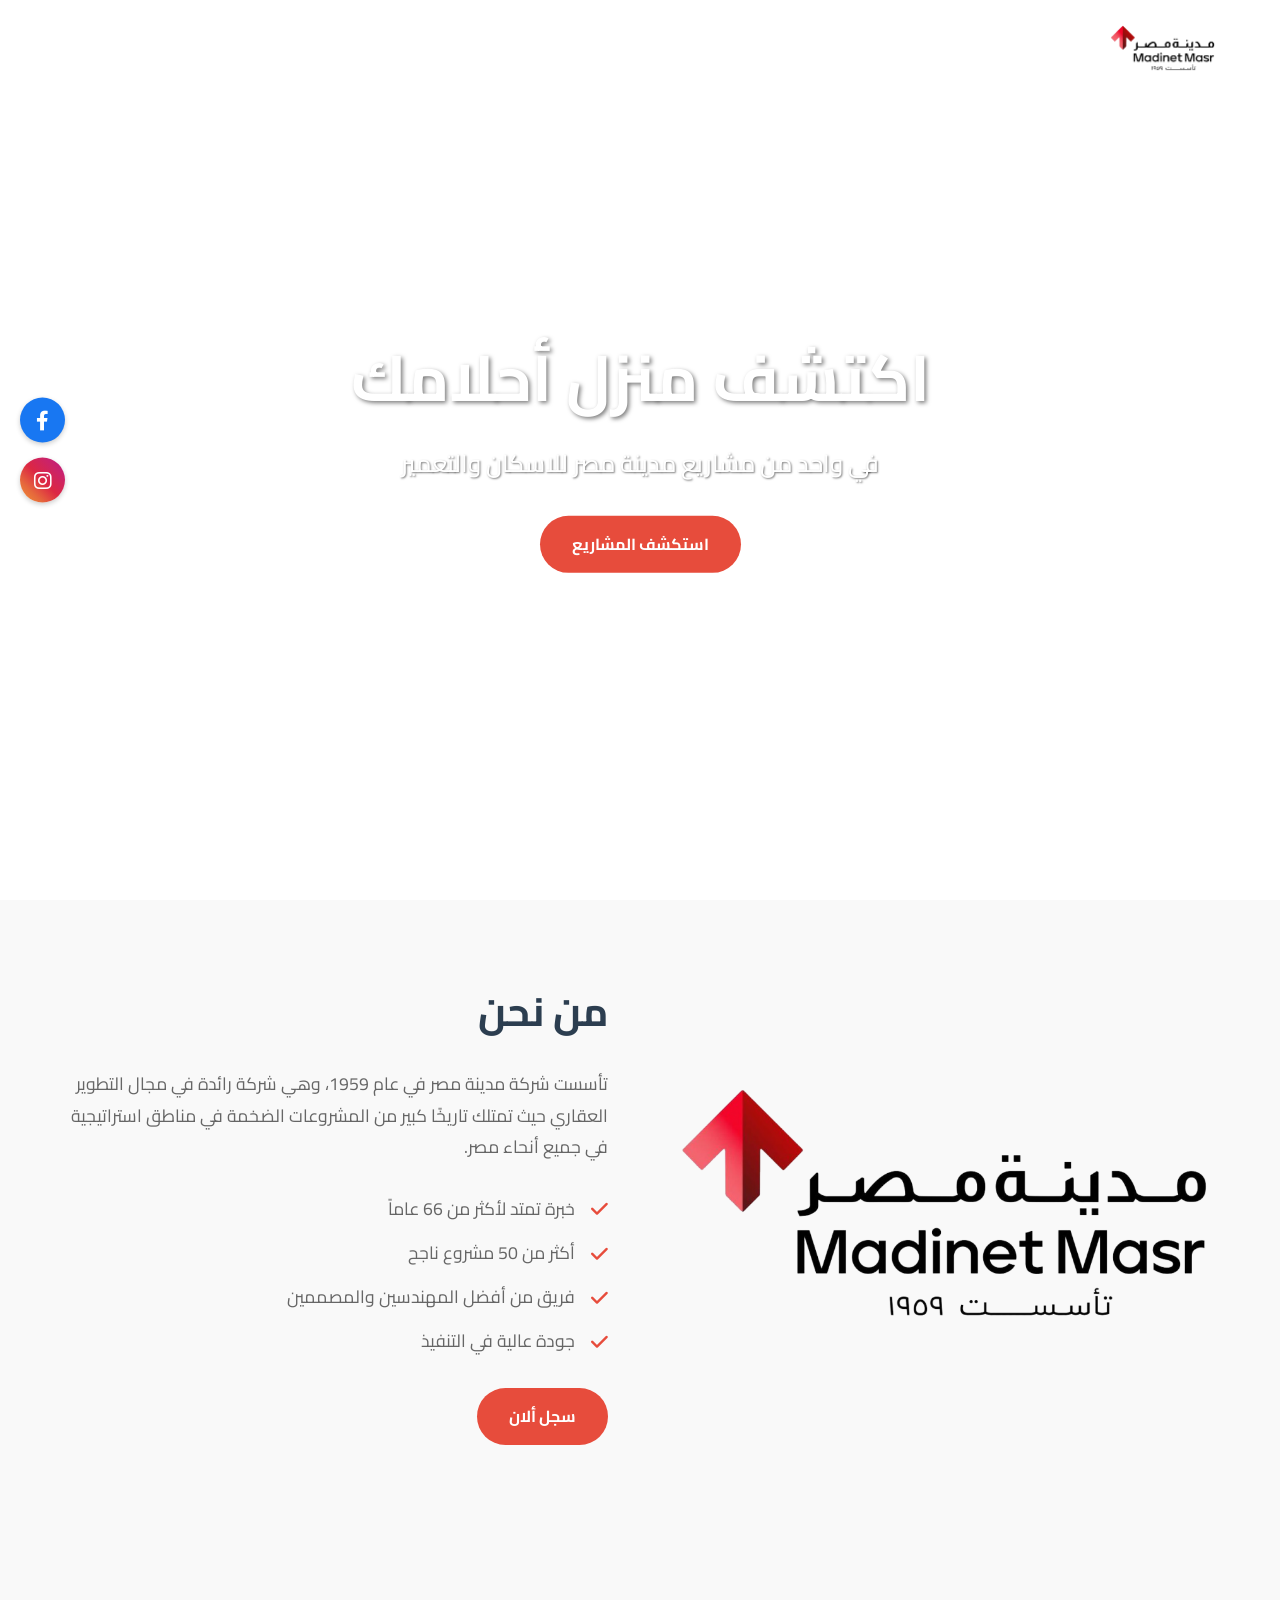
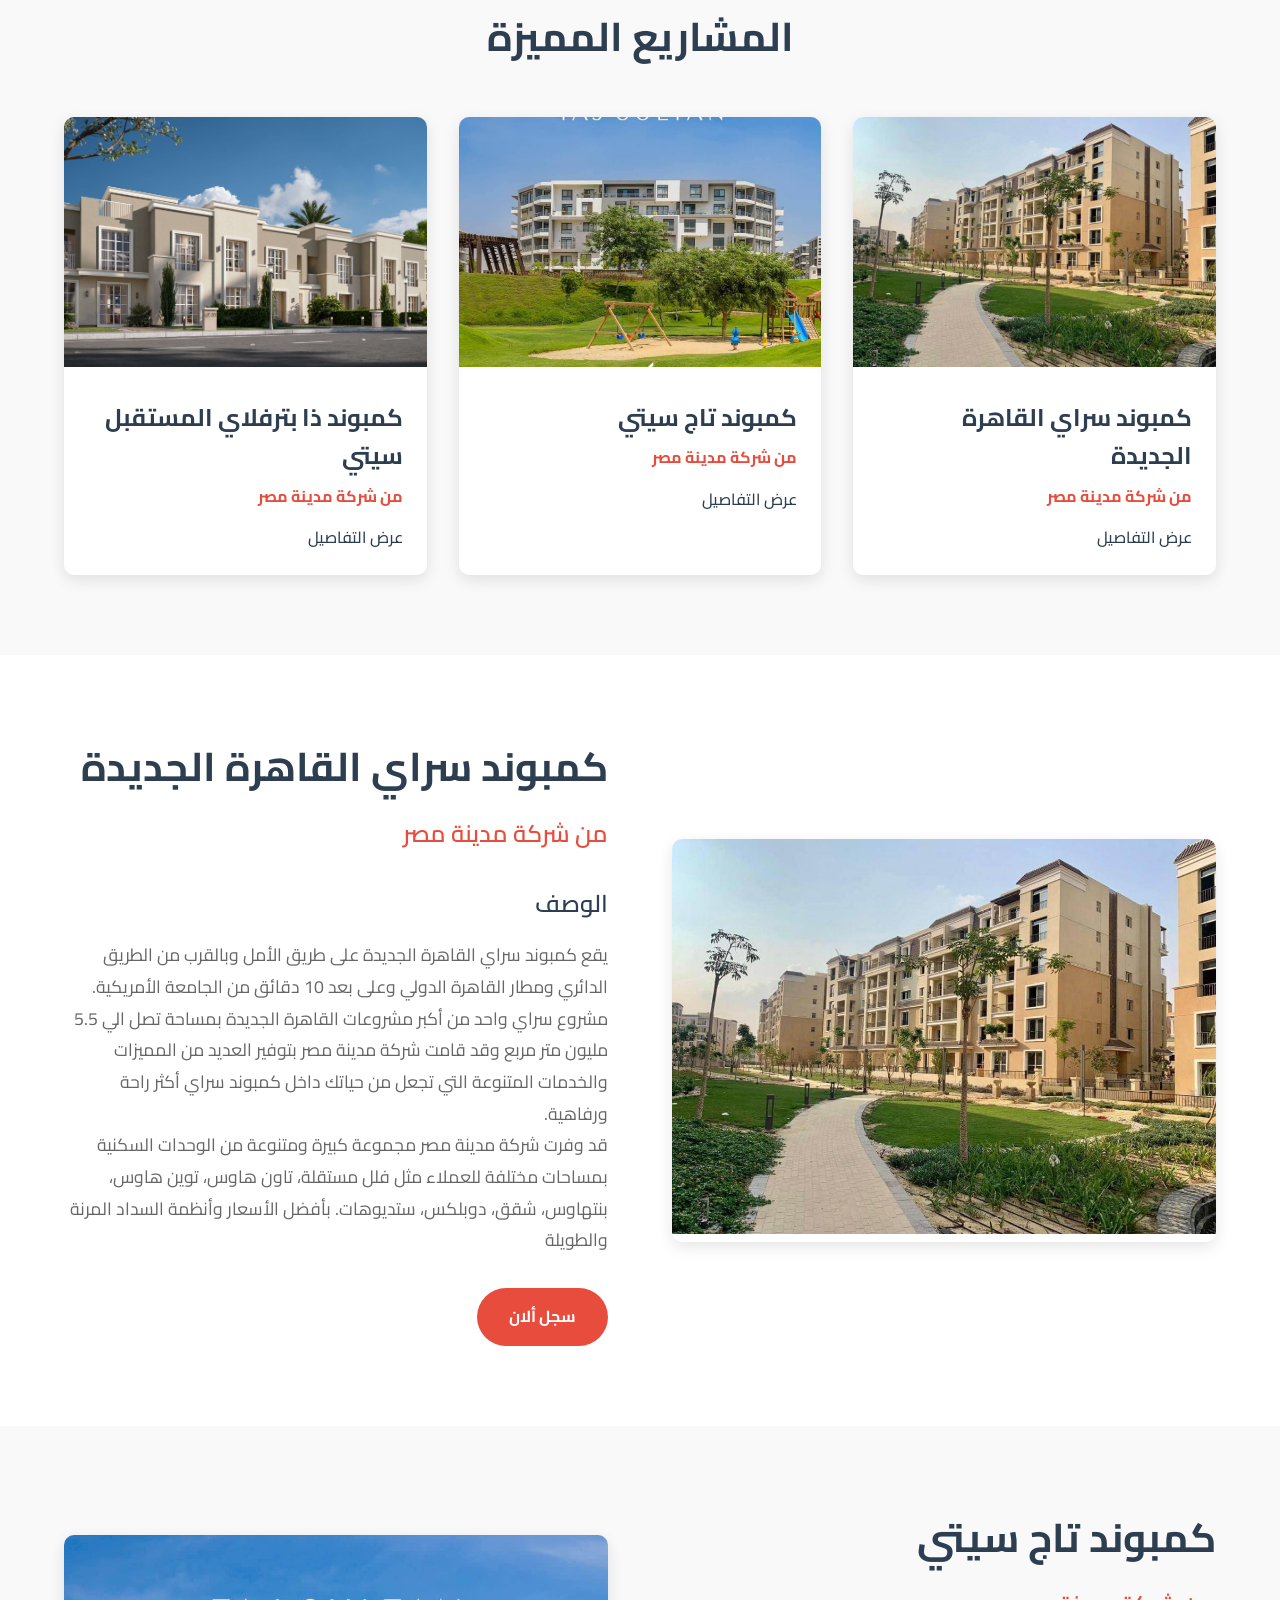
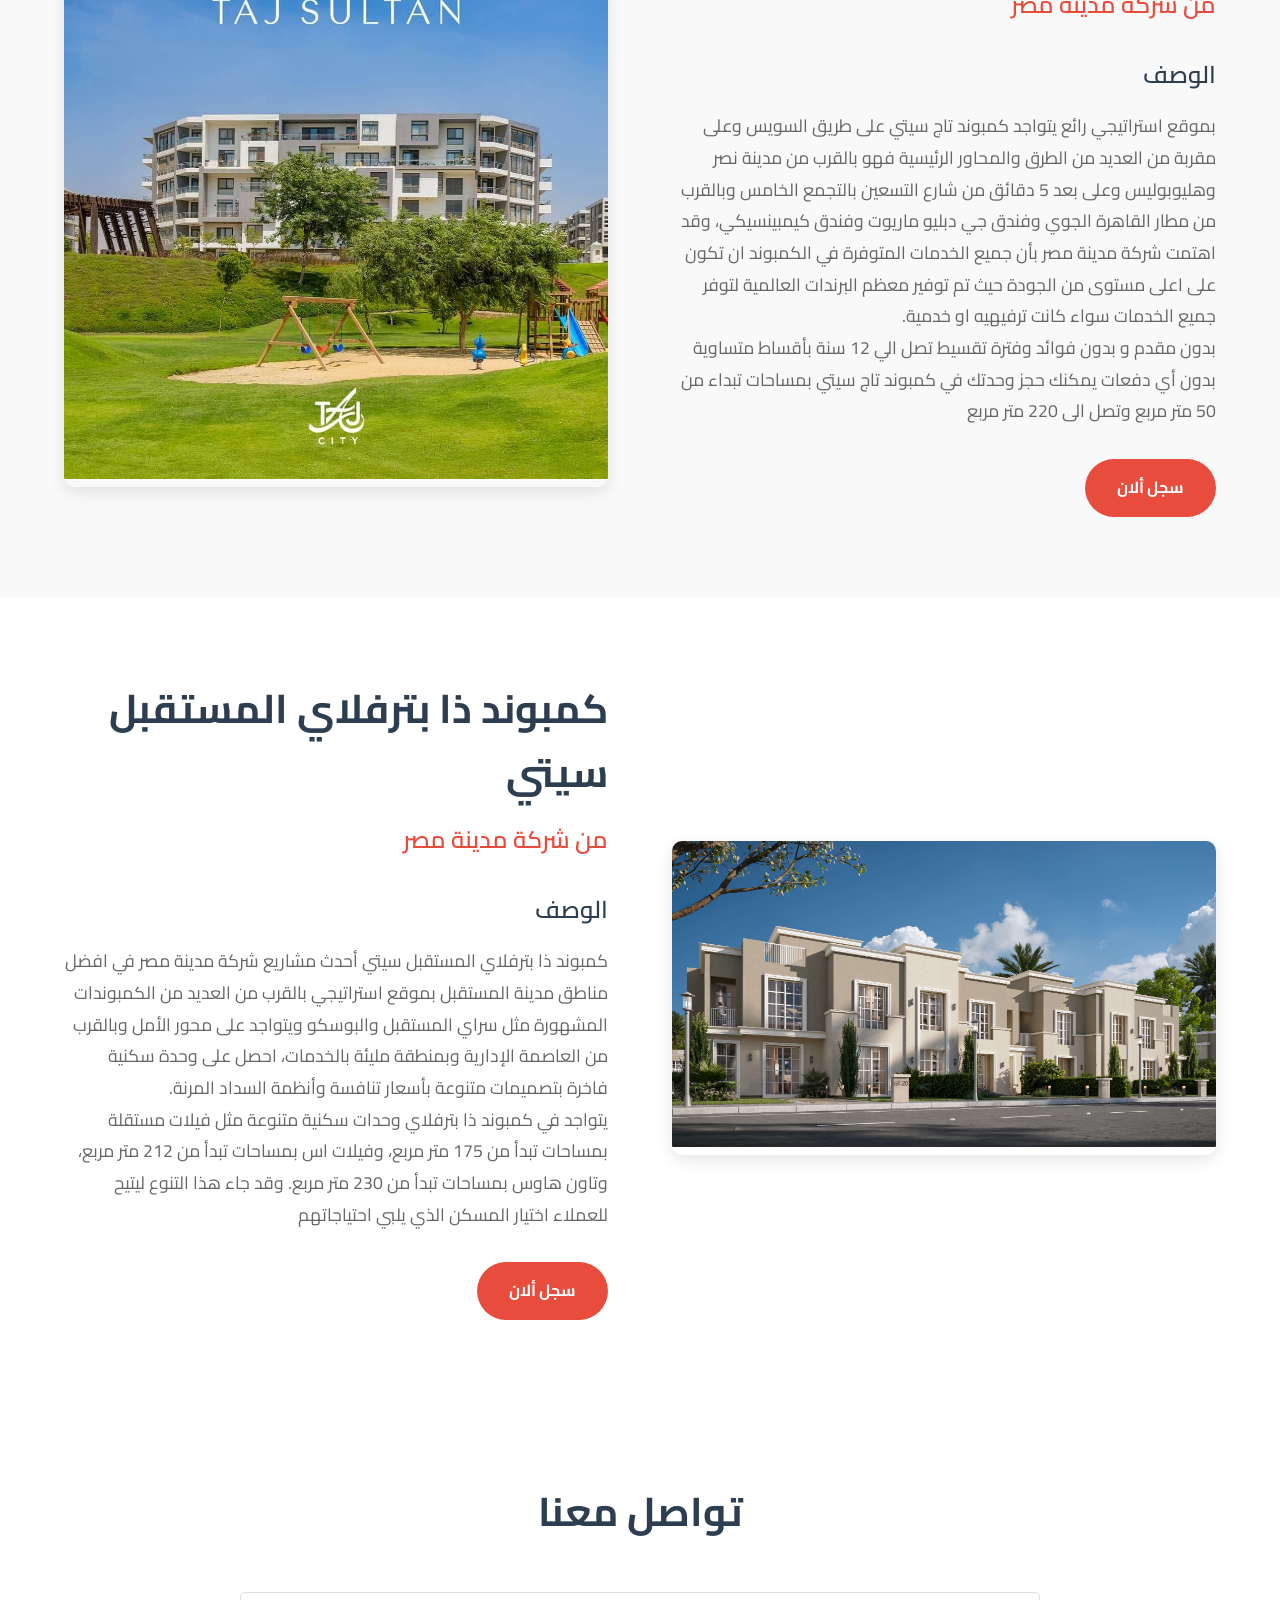
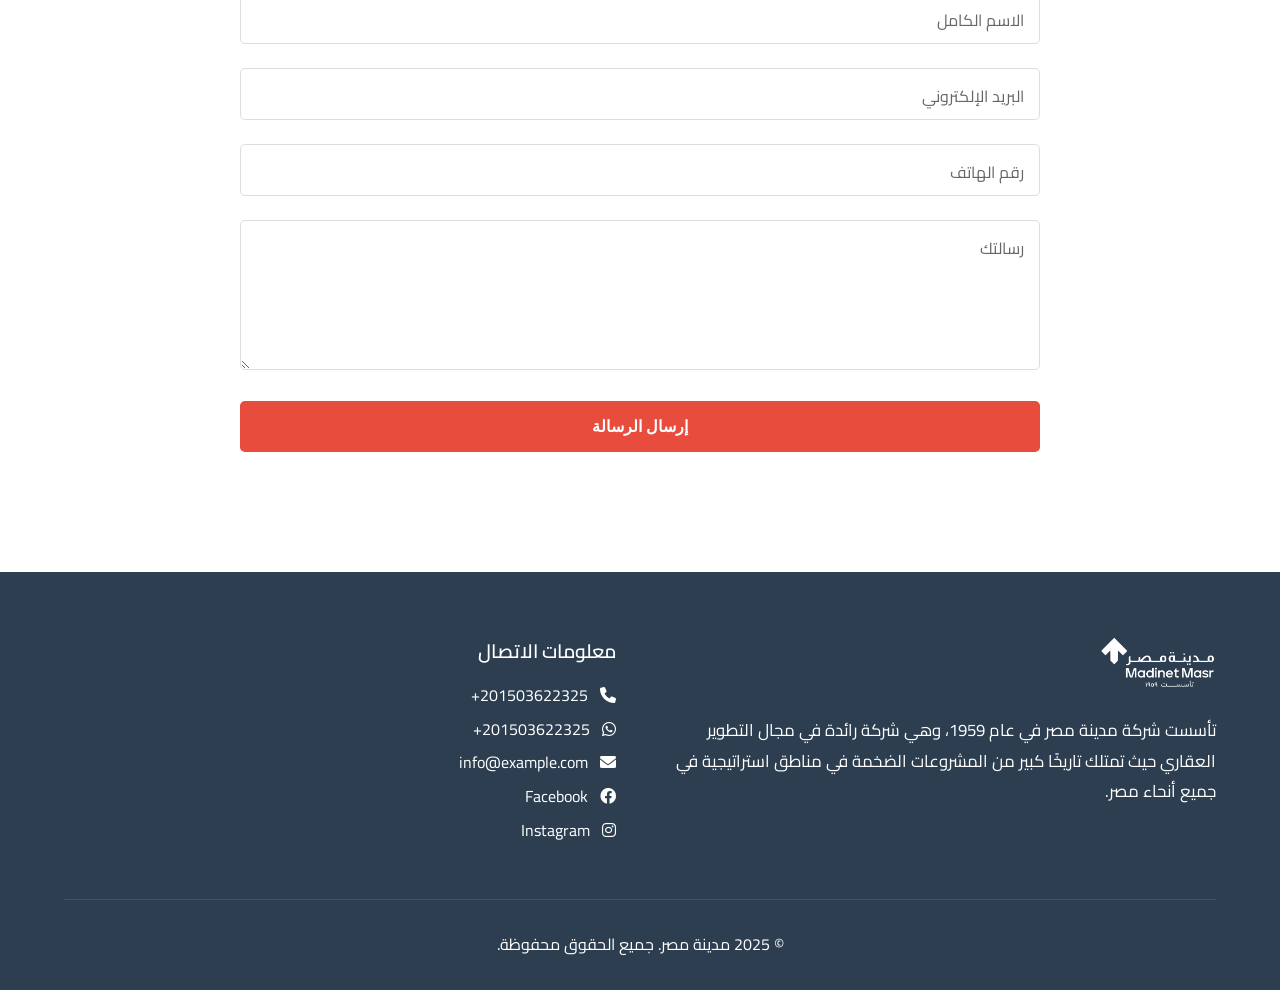
==== commit 035b7211: "add social icons to footer" ====
--- a/index.html
+++ b/index.html
@@ -194,6 +194,9 @@
                 <h3>معلومات الاتصال</h3>
                 <p dir="ltr">  <a href="tel:201503622325" title="اتصل بنا" style="color: white; text-decoration: none;">+201503622325 <i class="fas fa-phone"></i></a> </p>
                 <p dir="ltr"><a href="https://wa.me/201503622325" target="_blank" style="color: white; text-decoration: none;"> +201503622325 <i class="fab fa-whatsapp"></i> </a></p>
+                <p dir="ltr"><a href="mailto:info@example.com" style="color: white; text-decoration: none;"> info@example.com <i class="fas fa-envelope"></i></a></p>
+                <p dir="ltr"><a href="https://www.facebook.com/your-page" target="_blank" style="color: white; text-decoration: none;"> Facebook <i class="fab fa-facebook"></i></a></p>
+                <p dir="ltr"><a href="https://www.instagram.com/your-page" target="_blank" style="color: white; text-decoration: none;"> Instagram <i class="fab fa-instagram"></i></a></p>
             </div>
         </div>
         <div class="footer-bottom">
@@ -208,9 +211,7 @@
         <a href="https://www.instagram.com/your-page" target="_blank" class="social-btn instagram">
             <i class="fab fa-instagram"></i>
         </a>
-        <a href="#contact" class="social-btn contact" onclick="scrollToContact(event)">
-            <i class="fas fa-envelope"></i>
-        </a>
+       
     </div>
     <script>
         // Navbar scroll effect
--- a/styles.css
+++ b/styles.css
@@ -755,10 +755,87 @@
 
     .contact-form {
         padding: 1rem;
+       
     }
 
     .footer-content {
         grid-template-columns: 1fr;
         text-align: center;
     }
+}
+
+/* Social Media Buttons */
+.social-media-buttons {
+    position: fixed;
+    left: 20px;
+    top: 50%;
+    transform: translateY(-50%);
+    z-index: 1000;
+    display: flex;
+    flex-direction: column;
+    gap: 15px;
+}
+
+.social-btn {
+    width: 45px;
+    height: 45px;
+    min-width: 45px;
+    min-height: 45px;
+    max-width: 45px;
+    max-height: 45px;
+    border-radius: 50%;
+    display: flex;
+    align-items: center;
+    justify-content: center;
+    color: white;
+    text-decoration: none;
+    transition: all 0.3s ease;
+    box-shadow: 0 2px 5px rgba(0,0,0,0.2);
+    padding: 0;
+}
+
+.social-btn:hover {
+    transform: scale(1.1);
+    box-shadow: 0 4px 8px rgba(0,0,0,0.3);
+}
+
+.social-btn.facebook {
+    background-color: #1877f2;
+}
+
+.social-btn.instagram {
+    background: linear-gradient(45deg, #f09433 0%, #e6683c 25%, #dc2743 50%, #cc2366 75%, #bc1888 100%);
+}
+
+.social-btn i {
+    font-size: 20px;
+}
+
+.social-btn.contact {
+    background-color: #e74c3c;
+  
+}
+
+.social-btn.contact:hover {
+    background-color: #c0392b;
+}
+
+.social-btn.contact i {
+    font-size: 20px;
+}
+
+/* Responsive styles for social media buttons */
+@media (max-width: 768px) {
+    .social-media-buttons {
+        left: 10px;
+    }
+    
+    .social-btn {
+        width: 40px;
+        height: 40px;
+    }
+    
+    .social-btn i {
+        font-size: 18px;
+    }
 } 
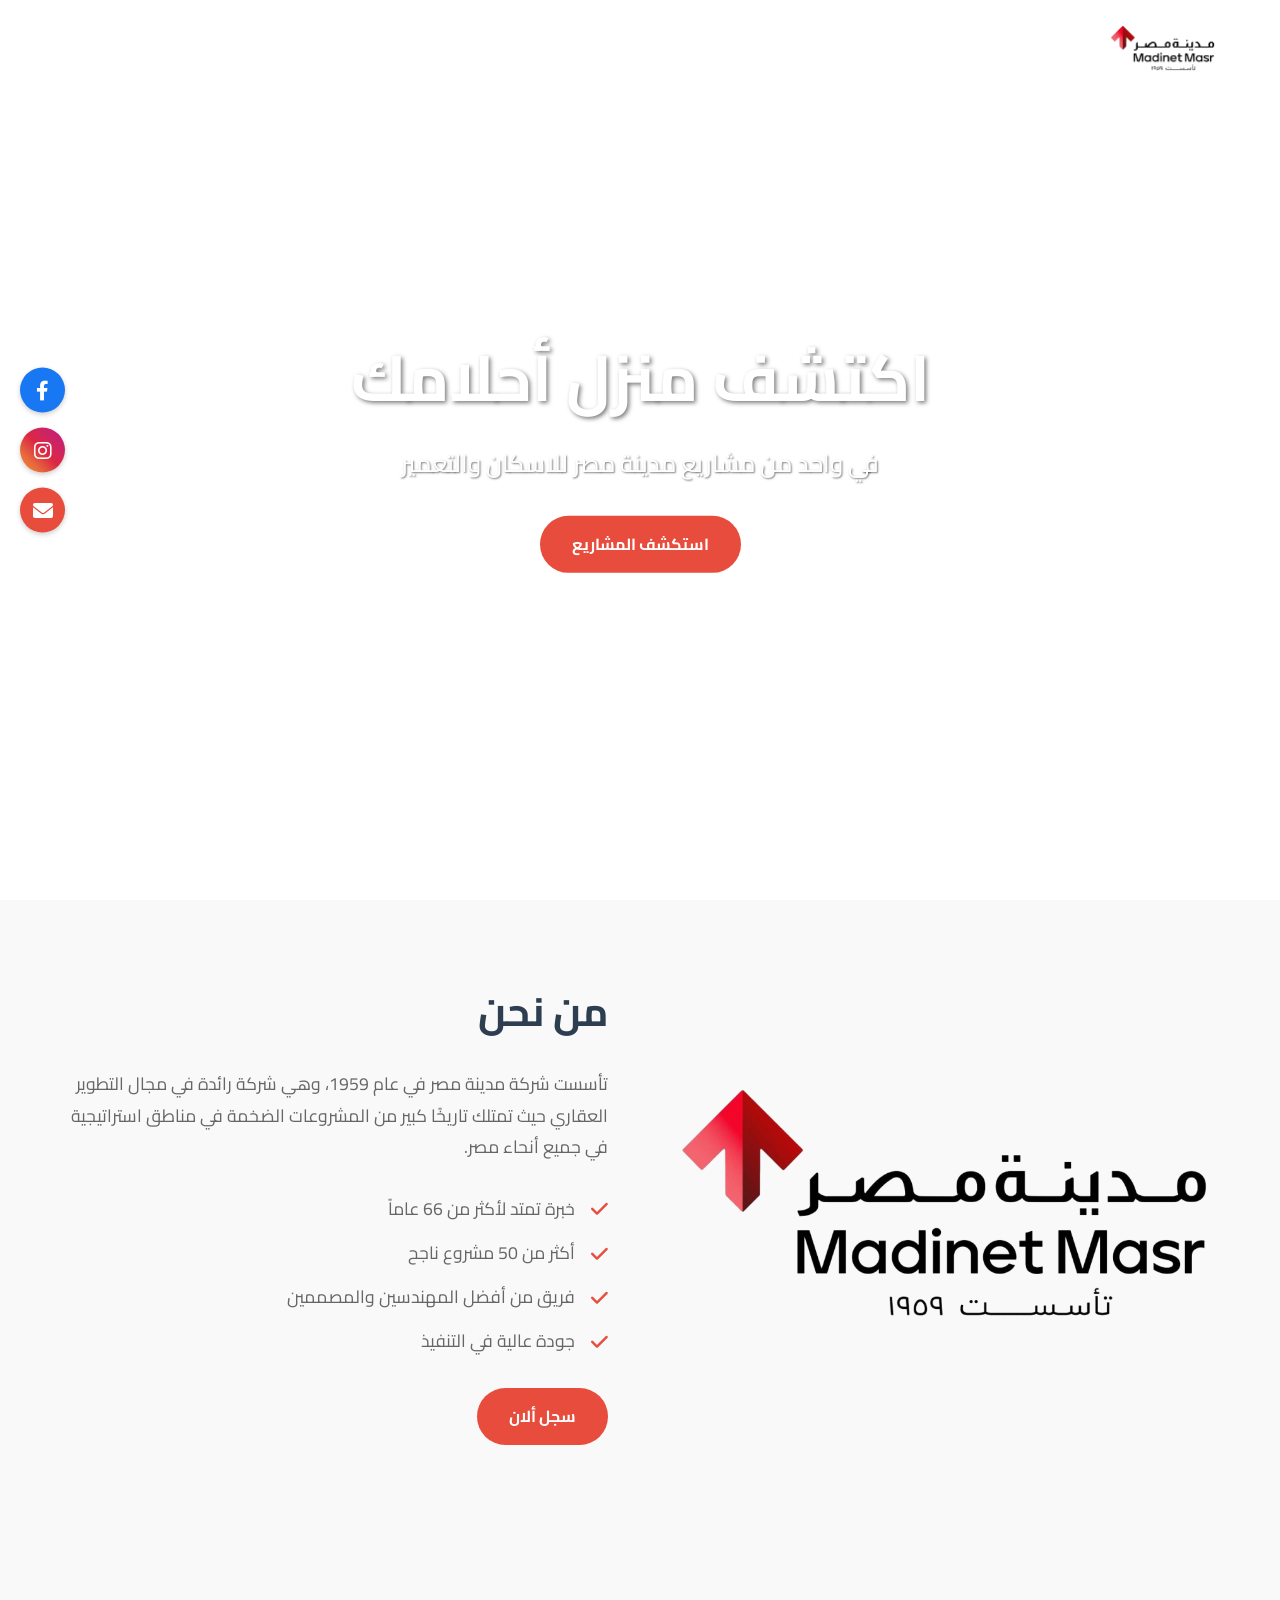
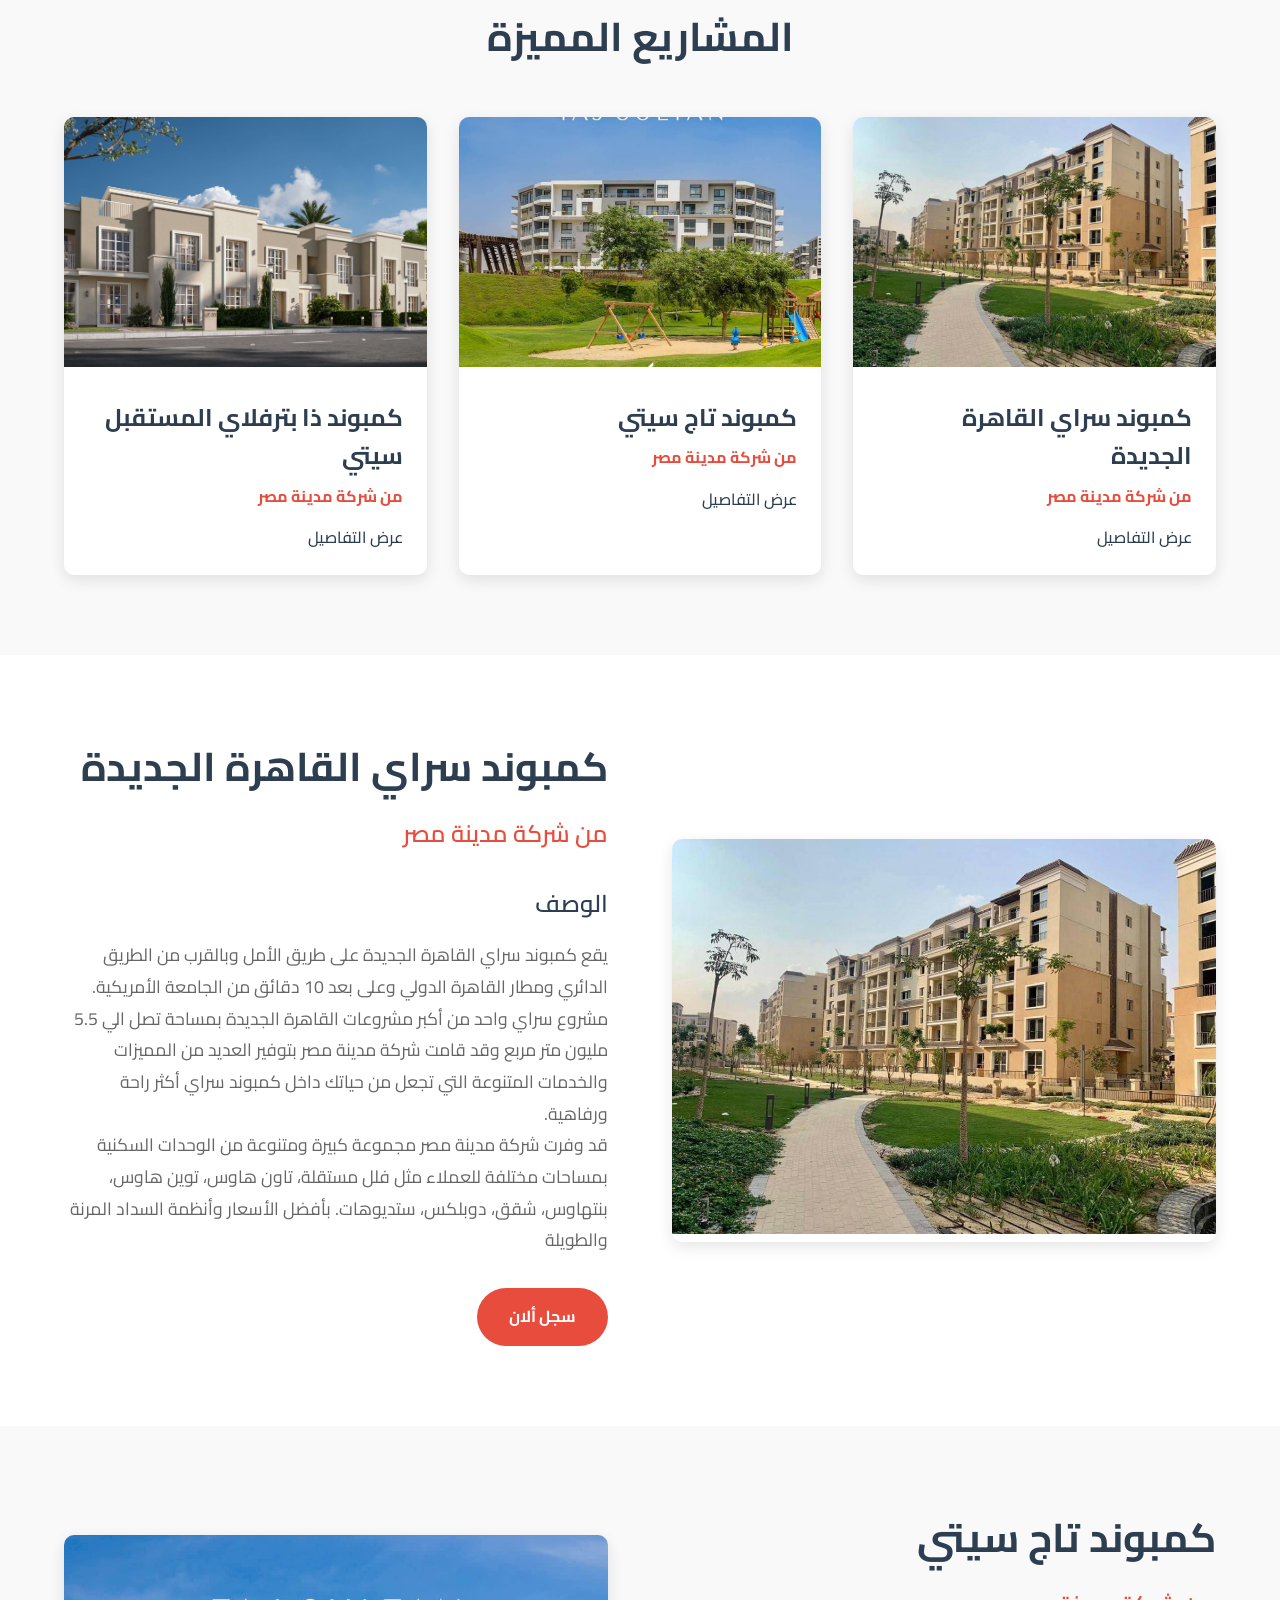
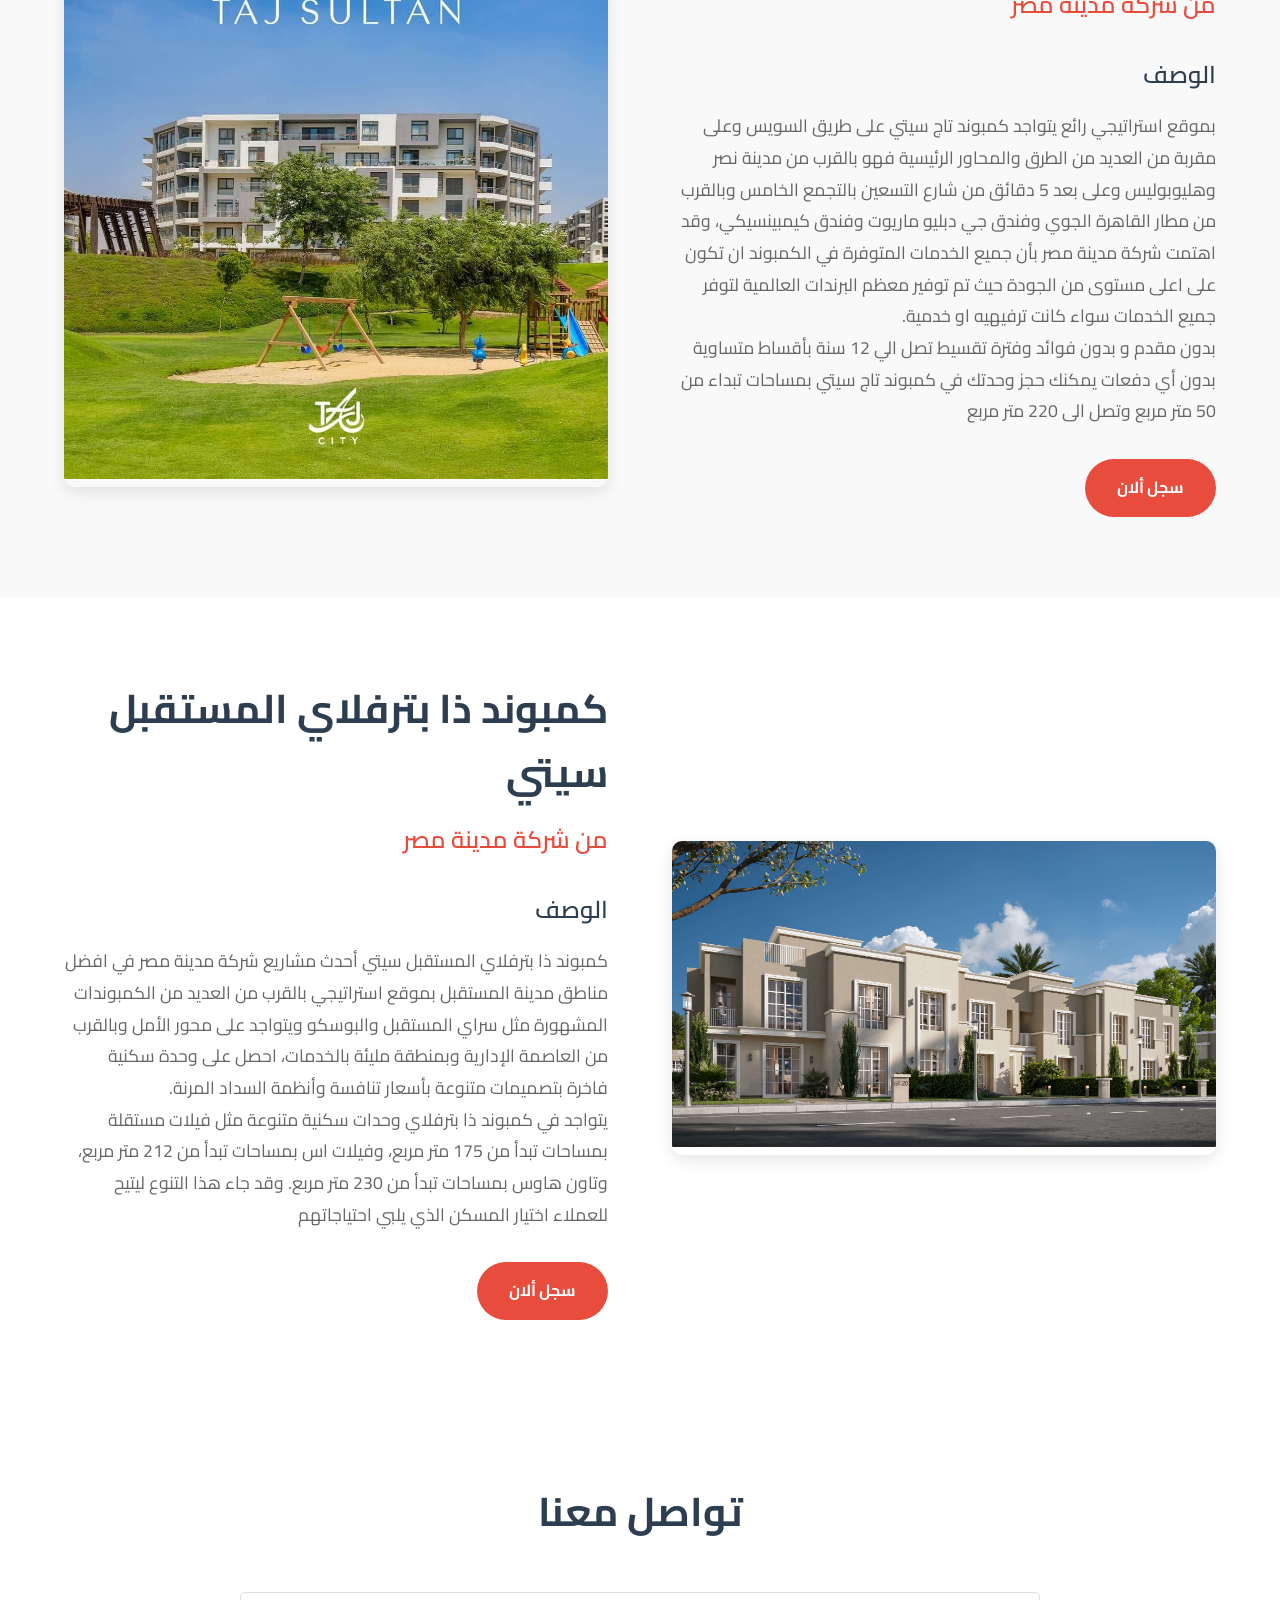
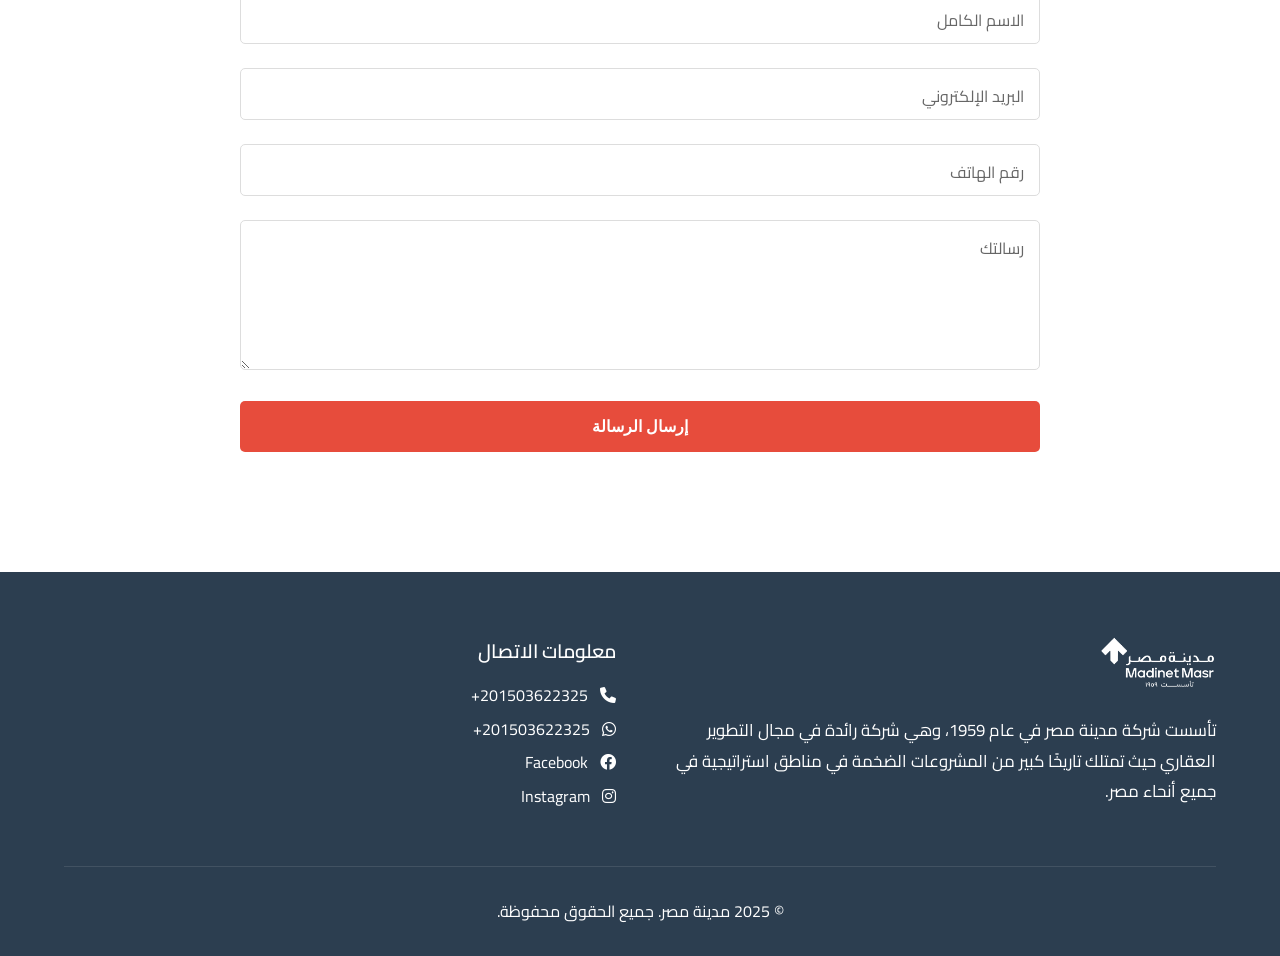
==== commit 71283443: "remove email" ====
--- a/index.html
+++ b/index.html
@@ -194,7 +194,6 @@
                 <h3>معلومات الاتصال</h3>
                 <p dir="ltr">  <a href="tel:201503622325" title="اتصل بنا" style="color: white; text-decoration: none;">+201503622325 <i class="fas fa-phone"></i></a> </p>
                 <p dir="ltr"><a href="https://wa.me/201503622325" target="_blank" style="color: white; text-decoration: none;"> +201503622325 <i class="fab fa-whatsapp"></i> </a></p>
-                <p dir="ltr"><a href="mailto:info@example.com" style="color: white; text-decoration: none;"> info@example.com <i class="fas fa-envelope"></i></a></p>
                 <p dir="ltr"><a href="https://www.facebook.com/your-page" target="_blank" style="color: white; text-decoration: none;"> Facebook <i class="fab fa-facebook"></i></a></p>
                 <p dir="ltr"><a href="https://www.instagram.com/your-page" target="_blank" style="color: white; text-decoration: none;"> Instagram <i class="fab fa-instagram"></i></a></p>
             </div>
@@ -211,7 +210,9 @@
         <a href="https://www.instagram.com/your-page" target="_blank" class="social-btn instagram">
             <i class="fab fa-instagram"></i>
         </a>
-       
+        <a href="#contact" class="social-btn contact" onclick="scrollToContact(event)">
+            <i class="fas fa-envelope"></i>
+        </a>
     </div>
     <script>
         // Navbar scroll effect
